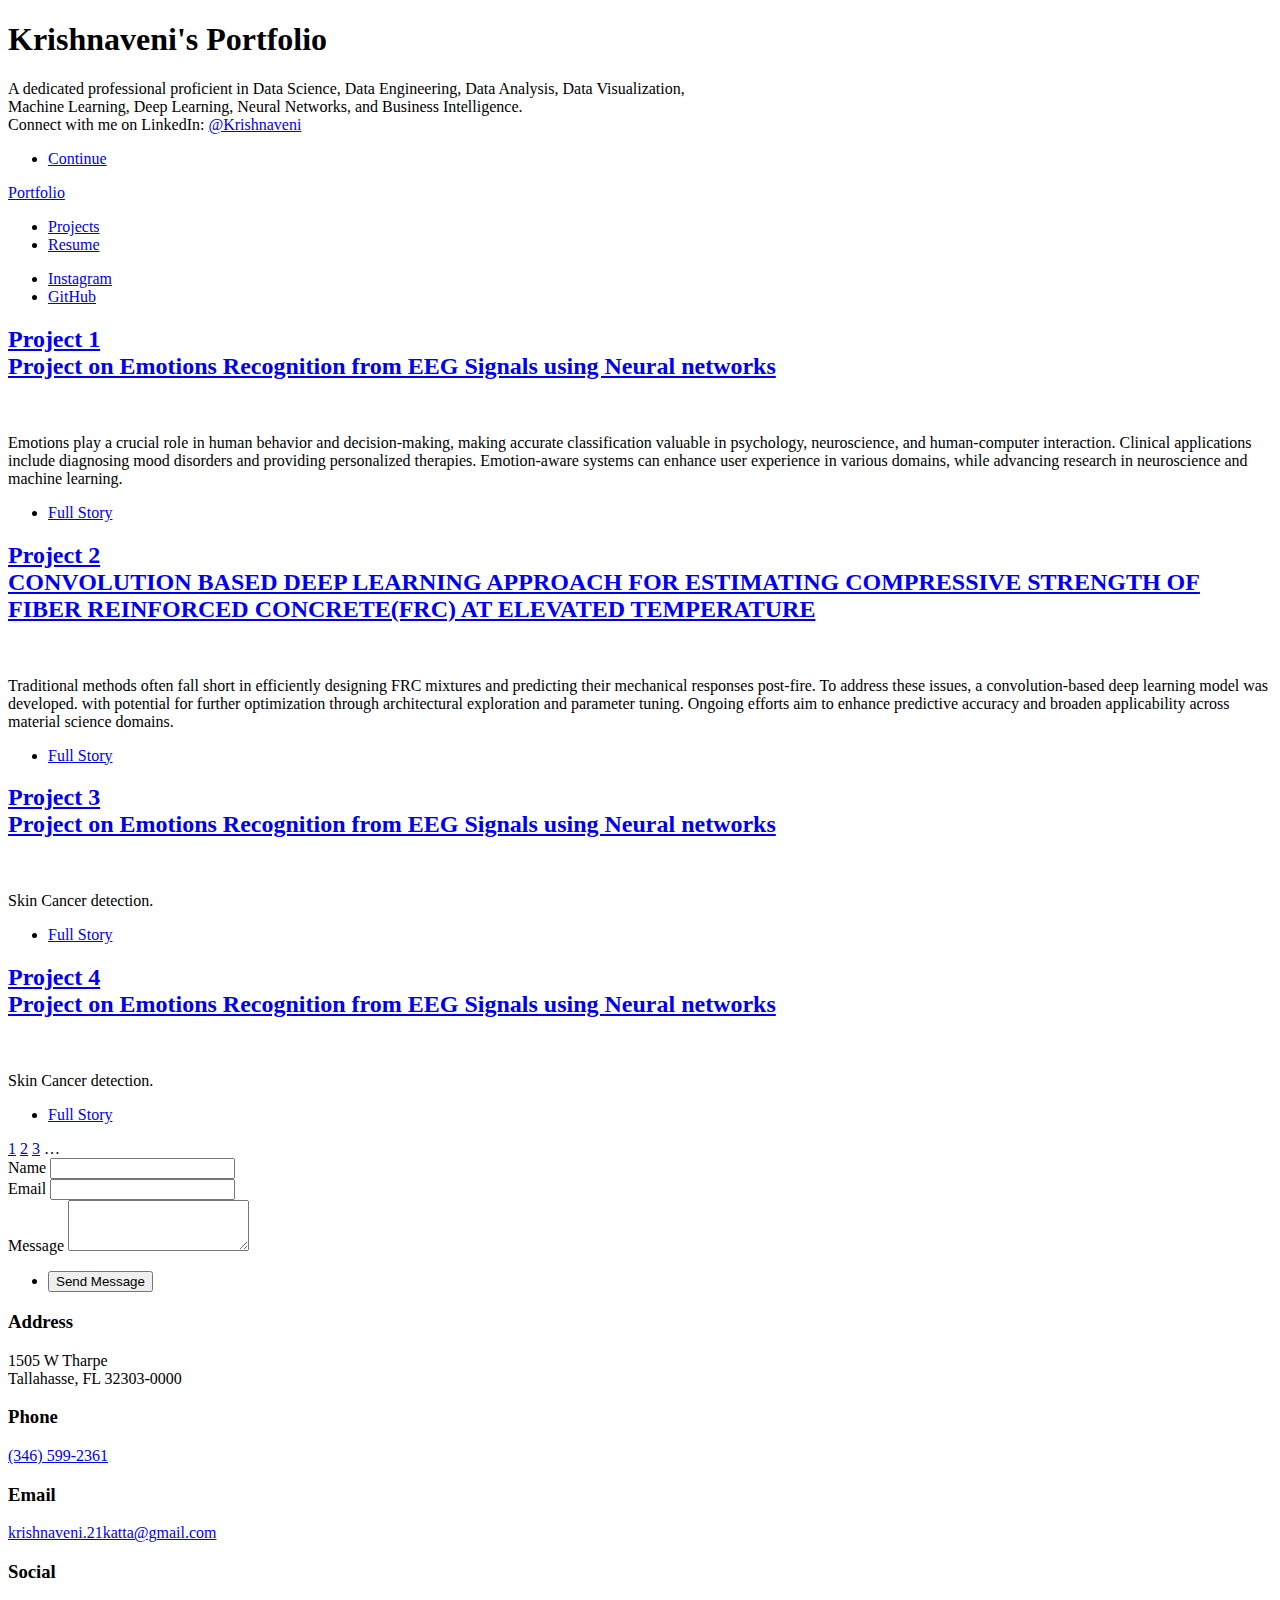
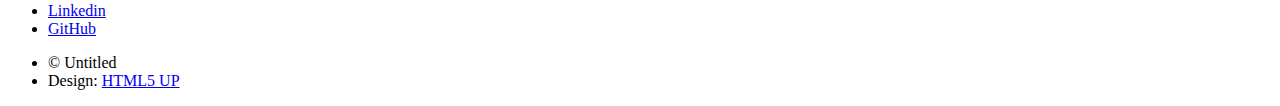
==== index.html @ 3118f8d1 "Add files via upload" ====
<!DOCTYPE HTML>
<!--
	Massively by HTML5 UP
	html5up.net | @ajlkn
	Free for personal and commercial use under the CCA 3.0 license (html5up.net/license)
-->
<html>
	<head>
		<title>Massively by HTML5 UP</title>
		<meta charset="utf-8" />
		<meta name="viewport" content="width=device-width, initial-scale=1, user-scalable=no" />
		<link rel="stylesheet" href="assets/css/main.css" />
		<noscript><link rel="stylesheet" href="assets/css/noscript.css" /></noscript>
	</head>
	<body class="is-preload">

		<!-- Wrapper -->
			<div id="wrapper" class="fade-in">

				<!-- Intro -->
					<div id="intro">
						<h1>Krishnaveni's Portfolio</h1>
						<p>A dedicated professional proficient in Data Science, Data Engineering, Data Analysis, Data Visualization,<br />
						 Machine Learning, Deep Learning, Neural Networks, and Business Intelligence.<br />
						 Connect with me on LinkedIn: <a href="https://www.linkedin.com/in/krishnaveni-katta" target="_blank">@Krishnaveni</a</p>
						<ul class="actions">
							<li><a href="#header" class="button icon solid solo fa-arrow-down scrolly">Continue</a></li>
						</ul>
					</div>

				<!-- Header -->
					<header id="header">
						<a href="index.html" class="logo">Portfolio</a>
					</header>

				<!-- Nav -->
					<nav id="nav">
						<ul class="links">
							<li class="active"><a href="index.html">Projects</a></li>
							<li><a href="generic.html">Resume</a></li>
						
						</ul>
						<ul class="icons">
							<li><a href="#" class="icon brands fa-linkedin"><span class="label">Instagram</span></a></li>
							<li><a href="#" class="icon brands fa-github"><span class="label">GitHub</span></a></li>
						</ul>
					</nav>

				<!-- Main -->
				<div id="main">

					

						<!-- Posts -->
							<section class="posts">
								
								<article>
									<header>
										
										<h2><a href="#">Project 1<br />
											Project on Emotions Recognition from EEG Signals using Neural networks</a></h2>
									</header>
									<a href="#" class="image fit"><img src="C:\Users\krish\Downloads\emotions.png" alt="" /></a>
									<p>Emotions play a crucial role in human behavior and decision-making, making accurate classification valuable in psychology, neuroscience, and human-computer interaction.
									   Clinical applications include diagnosing mood disorders and providing personalized therapies. 
									   Emotion-aware systems can enhance user experience in various domains, while advancing research in neuroscience and machine learning.
									   </p>
									<ul class="actions special">
										<!-- Add your GitHub link here -->
										<li><a href="https://github.com/krishnavenika/Project-on-Emotions-Recognition-from-EEG-Signals-using-Neural-networks" class="button">Full Story</a></li>
										<!-- Replace the above link with your actual GitHub repository URL -->
									
									</ul>
								</article>
								
								<article>
									<header>
										
										<h2><a href="#">Project 2<br />
											CONVOLUTION BASED DEEP LEARNING APPROACH FOR ESTIMATING COMPRESSIVE STRENGTH OF FIBER REINFORCED CONCRETE(FRC) AT ELEVATED TEMPERATURE</a></h2>
									</header>
									<a href="#" class="image fit"><img src="C:\Users\krish\Downloads\cnn_lstm_models.png" alt="" /></a>
									<p>Traditional methods often fall short in efficiently designing FRC mixtures and predicting their mechanical responses post-fire.
									 To address these issues, a convolution-based deep learning model was developed. with potential for further optimization through architectural exploration and parameter tuning. Ongoing efforts aim to enhance predictive accuracy and broaden applicability across material science domains.</p>
									<ul class="actions special">
										<!-- Add your GitHub link here -->
										<li><a href="https://github.com/krishnavenika/Project-on-Emotions-Recognition-from-EEG-Signals-using-Neural-networks" class="button">Full Story</a></li>
										<!-- Replace the above link with your actual GitHub repository URL -->
									
									</ul>
								</article>

								
								<article>
									<header>
										
										<h2><a href="#">Project 3<br />
											Project on Emotions Recognition from EEG Signals using Neural networks</a></h2>
									</header>
									<a href="#" class="image fit"><img src="C:\Users\krish\Downloads\emotions.png" alt="" /></a>
									<p>Skin Cancer detection.</p>
									<ul class="actions special">
										<!-- Add your GitHub link here -->
										<li><a href="https://github.com/krishnavenika/Project-on-Emotions-Recognition-from-EEG-Signals-using-Neural-networks" class="button">Full Story</a></li>
										<!-- Replace the above link with your actual GitHub repository URL -->
									
									</ul>
								</article>

								
								<article>
									<header>
										
										<h2><a href="#">Project 4<br />
											Project on Emotions Recognition from EEG Signals using Neural networks</a></h2>
									</header>
									<a href="#" class="image fit"><img src="C:\Users\krish\Downloads\emotions.png" alt="" /></a>
									<p>Skin Cancer detection.</p>
									<ul class="actions special">
										<!-- Add your GitHub link here -->
										<li><a href="https://github.com/krishnavenika/Project-on-Emotions-Recognition-from-EEG-Signals-using-Neural-networks" class="button">Full Story</a></li>
										<!-- Replace the above link with your actual GitHub repository URL -->
									
									</ul>
								</article>
						<!-- Footer -->
							<footer>
								<div class="pagination">
									<!--<a href="#" class="previous">Prev</a>-->
									<a href="#" class="page active">1</a>
									<a href="#" class="page">2</a>
									<a href="#" class="page">3</a>
									<span class="extra">&hellip;</span>
									
								</div>
							</footer>

					</div>

				<!-- Footer -->
					<footer id="footer">
						<section>
							<form method="post" action="#">
								<div class="fields">
									<div class="field">
										<label for="name">Name</label>
										<input type="text" name="name" id="name" />
									</div>
									<div class="field">
										<label for="email">Email</label>
										<input type="text" name="email" id="email" />
									</div>
									<div class="field">
										<label for="message">Message</label>
										<textarea name="message" id="message" rows="3"></textarea>
									</div>
								</div>
								<ul class="actions">
									<li><input type="submit" value="Send Message" /></li>
								</ul>
							</form>
						</section>
						<section class="split contact">
							<section class="alt">
								<h3>Address</h3>
								<p>1505 W Tharpe<br />
								Tallahasse, FL 32303-0000</p>
							</section>
							<section>
								<h3>Phone</h3>
								<p><a href="#">(346) 599-2361</a></p>
							</section>
							<section>
								<h3>Email</h3>
								<p><a href="#">krishnaveni.21katta@gmail.com</a></p>
							</section>
							<section>
								<h3>Social</h3>
								<ul class="icons alt">
						
									<li><a href="#" class="icon brands alt fa-linkedin"><span class="label">Linkedin</span></a></li>
									<li><a href="#" class="icon brands alt fa-github"><span class="label">GitHub</span></a></li>
								</ul>
							</section>
						</section>
					</footer>

				<!-- Copyright -->
					<div id="copyright">
						<ul><li>&copy; Untitled</li><li>Design: <a href="https://html5up.net">HTML5 UP</a></li></ul>
					</div>

			</div>

		<!-- Scripts -->
			<script src="assets/js/jquery.min.js"></script>
			<script src="assets/js/jquery.scrollex.min.js"></script>
			<script src="assets/js/jquery.scrolly.min.js"></script>
			<script src="assets/js/browser.min.js"></script>
			<script src="assets/js/breakpoints.min.js"></script>
			<script src="assets/js/util.js"></script>
			<script src="assets/js/main.js"></script>

	</body>
</html>
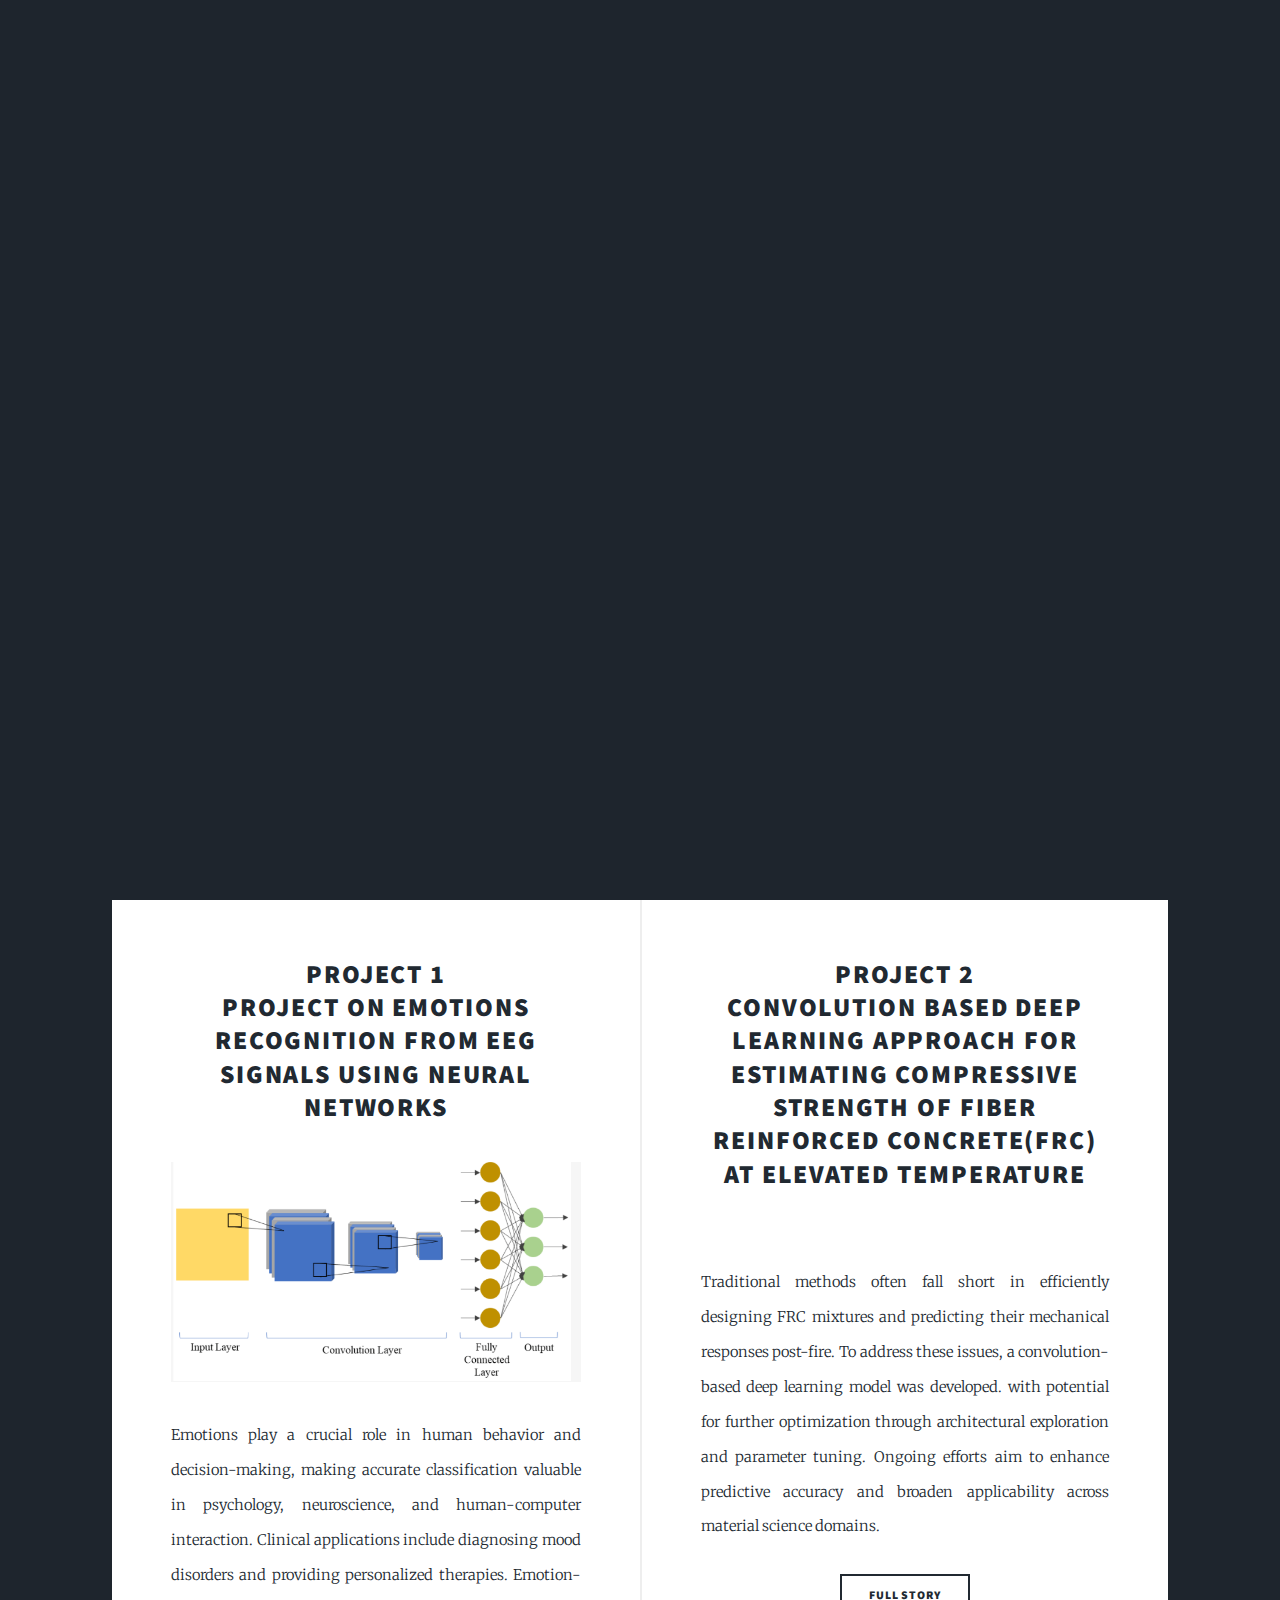
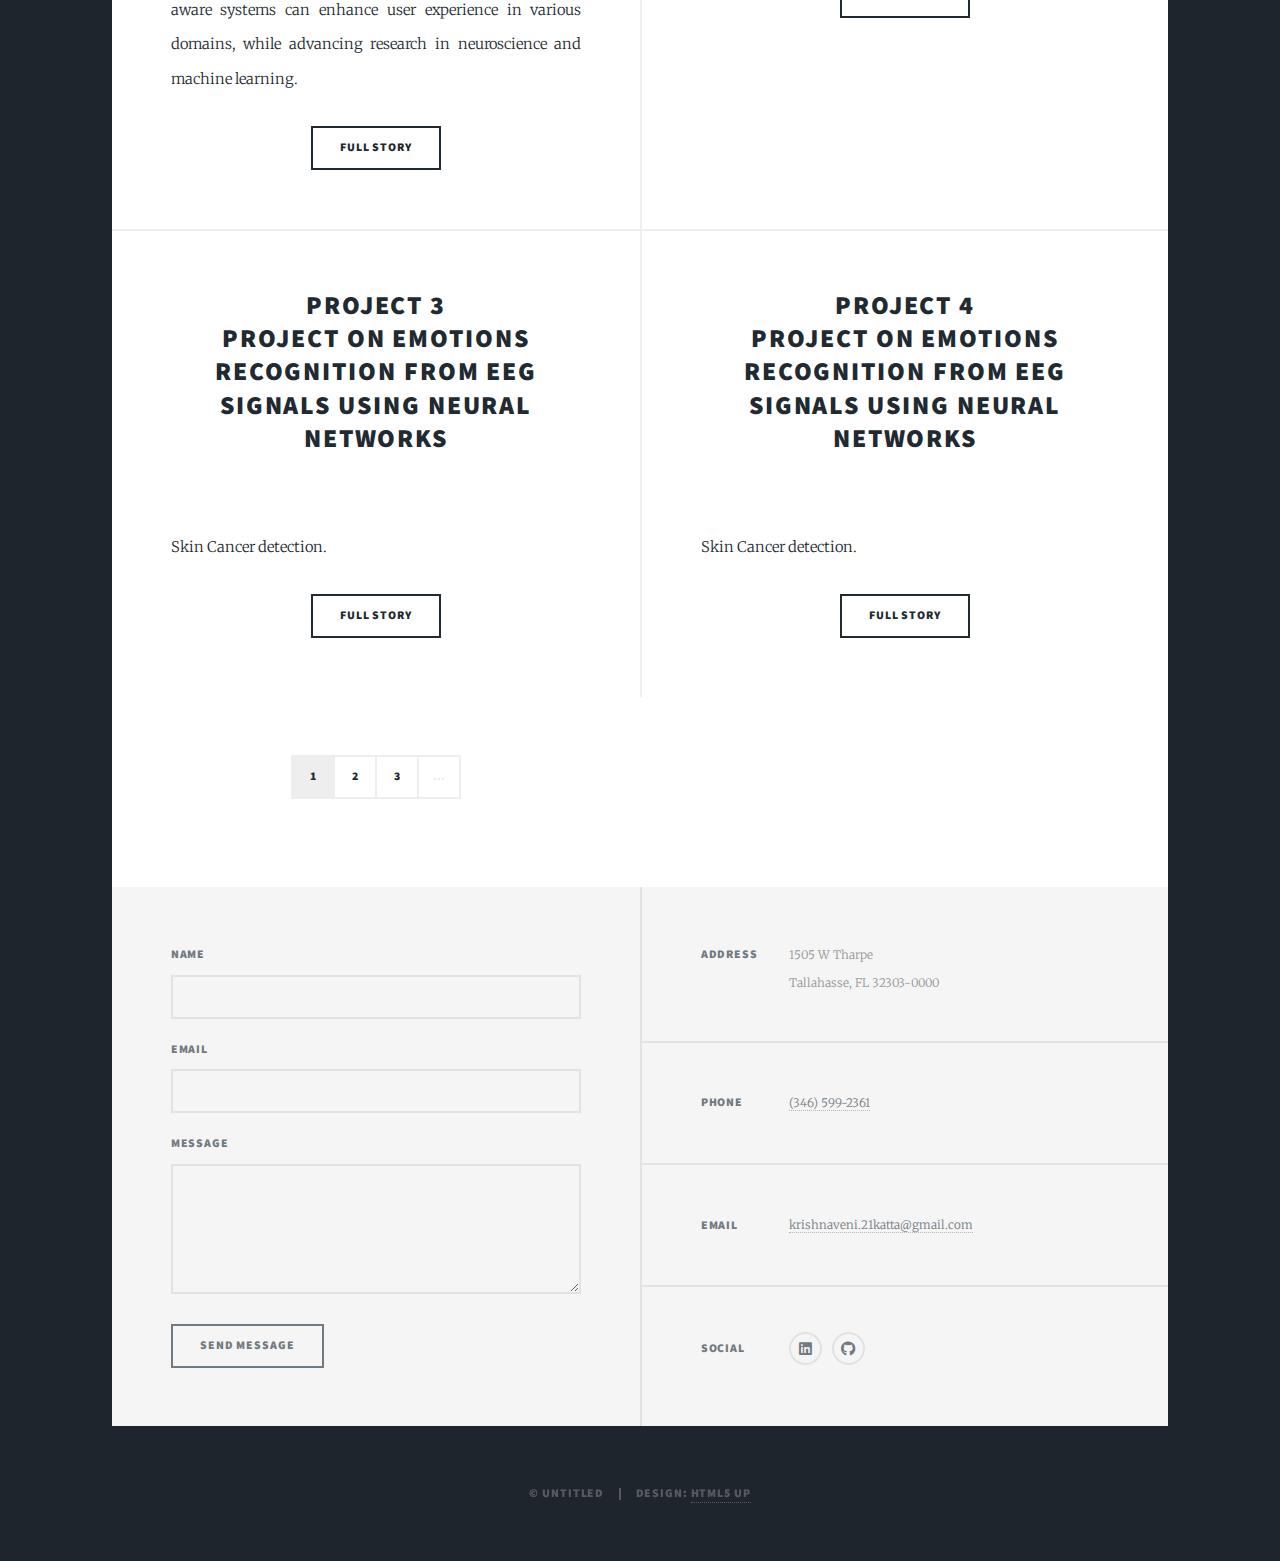
==== commit 0eae5cdf: "Update index.html" ====
--- a/index.html
+++ b/index.html
@@ -60,7 +60,7 @@
 										<h2><a href="#">Project 1<br />
 											Project on Emotions Recognition from EEG Signals using Neural networks</a></h2>
 									</header>
-									<a href="#" class="image fit"><img src="C:\Users\krish\Downloads\emotions.png" alt="" /></a>
+									<a href="#" class="image fit"><img src="images/cnn_lstm_models.png" alt="" /></a>
 									<p>Emotions play a crucial role in human behavior and decision-making, making accurate classification valuable in psychology, neuroscience, and human-computer interaction.
 									   Clinical applications include diagnosing mood disorders and providing personalized therapies. 
 									   Emotion-aware systems can enhance user experience in various domains, while advancing research in neuroscience and machine learning.
@@ -202,4 +202,4 @@
 			<script src="assets/js/main.js"></script>
 
 	</body>
-</html>+</html>
--- a/assets/css/main.css
+++ b/assets/css/main.css
@@ -0,0 +1,4689 @@
+@import url(fontawesome-all.min.css);
+@import url("https://fonts.googleapis.com/css?family=Merriweather:300,700,300italic,700italic|Source+Sans+Pro:900");
+
+/*
+	Massively by HTML5 UP
+	html5up.net | @ajlkn
+	Free for personal and commercial use under the CCA 3.0 license (html5up.net/license)
+*/
+
+html, body, div, span, applet, object,
+iframe, h1, h2, h3, h4, h5, h6, p, blockquote,
+pre, a, abbr, acronym, address, big, cite,
+code, del, dfn, em, img, ins, kbd, q, s, samp,
+small, strike, strong, sub, sup, tt, var, b,
+u, i, center, dl, dt, dd, ol, ul, li, fieldset,
+form, label, legend, table, caption, tbody,
+tfoot, thead, tr, th, td, article, aside,
+canvas, details, embed, figure, figcaption,
+footer, header, hgroup, menu, nav, output, ruby,
+section, summary, time, mark, audio, video {
+	margin: 0;
+	padding: 0;
+	border: 0;
+	font-size: 100%;
+	font: inherit;
+	vertical-align: baseline;}
+
+article, aside, details, figcaption, figure,
+footer, header, hgroup, menu, nav, section {
+	display: block;}
+
+body {
+	line-height: 1;
+}
+
+ol, ul {
+	list-style: none;
+}
+
+blockquote, q {
+	quotes: none;
+}
+
+	blockquote:before, blockquote:after, q:before, q:after {
+		content: '';
+		content: none;
+	}
+
+table {
+	border-collapse: collapse;
+	border-spacing: 0;
+}
+
+body {
+	-webkit-text-size-adjust: none;
+}
+
+mark {
+	background-color: transparent;
+	color: inherit;
+}
+
+input::-moz-focus-inner {
+	border: 0;
+	padding: 0;
+}
+
+input, select, textarea {
+	-moz-appearance: none;
+	-webkit-appearance: none;
+	-ms-appearance: none;
+	appearance: none;
+}
+
+/* Basic */
+
+	@-ms-viewport {
+		width: device-width;
+	}
+
+	body {
+		-ms-overflow-style: scrollbar;
+	}
+
+	@media screen and (max-width: 480px) {
+
+		html, body {
+			min-width: 320px;
+		}
+
+	}
+
+	html {
+		box-sizing: border-box;
+	}
+
+	*, *:before, *:after {
+		box-sizing: inherit;
+	}
+
+	body {
+		background-color: #1e252d;
+	}
+
+		body.is-preload *, body.is-preload *:before, body.is-preload *:after {
+			-moz-animation: none !important;
+			-webkit-animation: none !important;
+			-ms-animation: none !important;
+			animation: none !important;
+			-moz-transition: none !important;
+			-webkit-transition: none !important;
+			-ms-transition: none !important;
+			transition: none !important;
+		}
+
+/* Type */
+
+	html {
+		font-size: 16pt;
+	}
+
+		@media screen and (max-width: 1680px) {
+
+			html {
+				font-size: 12pt;
+			}
+
+		}
+
+		@media screen and (max-width: 1280px) {
+
+			html {
+				font-size: 11pt;
+			}
+
+		}
+
+		@media screen and (max-width: 360px) {
+
+			html {
+				font-size: 10pt;
+			}
+
+		}
+
+	body {
+		color: #212931;
+	}
+
+	body, input, select, textarea {
+		font-family: "Merriweather", Georgia, serif;
+		font-weight: 300;
+		font-size: 1rem;
+		line-height: 2.375;
+	}
+
+	a {
+		-moz-transition: color 0.2s ease-in-out, background-color 0.2s ease-in-out, border-color 0.2s ease-in-out, box-shadow 0.2s ease-in-out;
+		-webkit-transition: color 0.2s ease-in-out, background-color 0.2s ease-in-out, border-color 0.2s ease-in-out, box-shadow 0.2s ease-in-out;
+		-ms-transition: color 0.2s ease-in-out, background-color 0.2s ease-in-out, border-color 0.2s ease-in-out, box-shadow 0.2s ease-in-out;
+		transition: color 0.2s ease-in-out, background-color 0.2s ease-in-out, border-color 0.2s ease-in-out, box-shadow 0.2s ease-in-out;
+		border-bottom: dotted 1px;
+		text-decoration: none;
+	}
+
+		a:hover {
+			border-bottom-color: transparent;
+		}
+
+	strong, b {
+		font-weight: 600;
+	}
+
+	em, i {
+		font-style: italic;
+	}
+
+	p {
+		text-align: justify;
+		margin: 0 0 2rem 0;
+	}
+
+	h1, h2, h3, h4, h5, h6 {
+		font-family: "Source Sans Pro", Helvetica, sans-serif;
+		font-weight: 900;
+		line-height: 1.5;
+		letter-spacing: 0.075em;
+		text-transform: uppercase;
+		margin: 0 0 1rem 0;
+	}
+
+		h1 a, h2 a, h3 a, h4 a, h5 a, h6 a {
+			border-bottom: 0;
+			color: inherit;
+			text-decoration: none;
+		}
+
+	h1 {
+		font-size: 4rem;
+		line-height: 1.1;
+		margin: 0 0 2rem 0;
+	}
+
+	h2 {
+		font-size: 1.75rem;
+		line-height: 1.3;
+		margin: 0 0 1.5rem 0;
+	}
+
+	h3 {
+		font-size: 1.25rem;
+		margin: 0 0 1.5rem 0;
+	}
+
+	h4 {
+		font-size: 1rem;
+	}
+
+	h5 {
+		font-size: 0.9rem;
+	}
+
+	h6 {
+		font-size: 0.8rem;
+	}
+
+	sub {
+		font-size: 0.8rem;
+		position: relative;
+		top: 0.5rem;
+	}
+
+	sup {
+		font-size: 0.8rem;
+		position: relative;
+		top: -0.5rem;
+	}
+
+	blockquote {
+		border-left: solid 4px;
+		font-style: italic;
+		margin: 0 0 2rem 0;
+		padding: 0.5rem 0 0.5rem 2rem;
+	}
+
+	code {
+		border: solid 2px;
+		font-family: "Courier New", monospace;
+		font-size: 0.9rem;
+		margin: 0 0.25rem;
+		padding: 0.25rem 0.65rem;
+	}
+
+	pre {
+		-webkit-overflow-scrolling: touch;
+		font-family: "Courier New", monospace;
+		font-size: 0.9rem;
+		margin: 0 0 2rem 0;
+	}
+
+		pre code {
+			display: block;
+			line-height: 1.75;
+			padding: 1rem 1.5rem;
+			overflow-x: auto;
+		}
+
+	hr {
+		border: 0;
+		border-bottom: solid 2px;
+		margin: 3rem 0;
+	}
+
+		hr.major {
+			margin: 5rem 0;
+		}
+
+	.align-left {
+		text-align: left;
+	}
+
+	.align-center {
+		text-align: center;
+	}
+
+	.align-right {
+		text-align: right;
+	}
+
+	input, select, textarea {
+		color: #212931;
+	}
+
+	a {
+		color: #212931;
+		border-bottom-color: rgba(33, 41, 49, 0.5);
+	}
+
+		a:hover {
+			border-bottom-color: transparent;
+			color: #18bfef !important;
+		}
+
+	strong, b {
+		color: #212931;
+	}
+
+	h1, h2, h3, h4, h5, h6 {
+		color: #212931;
+	}
+
+	blockquote {
+		border-left-color: #eeeeee;
+	}
+
+	code {
+		background: rgba(220, 220, 220, 0.25);
+		border-color: #eeeeee;
+	}
+
+	hr {
+		border-bottom-color: #eeeeee;
+	}
+
+/* Row */
+
+	.row {
+		display: flex;
+		flex-wrap: wrap;
+		box-sizing: border-box;
+		align-items: stretch;
+	}
+
+		.row > * {
+			box-sizing: border-box;
+		}
+
+		.row.gtr-uniform > * > :last-child {
+			margin-bottom: 0;
+		}
+
+		.row.aln-left {
+			justify-content: flex-start;
+		}
+
+		.row.aln-center {
+			justify-content: center;
+		}
+
+		.row.aln-right {
+			justify-content: flex-end;
+		}
+
+		.row.aln-top {
+			align-items: flex-start;
+		}
+
+		.row.aln-middle {
+			align-items: center;
+		}
+
+		.row.aln-bottom {
+			align-items: flex-end;
+		}
+
+		.row > .imp {
+			order: -1;
+		}
+
+		.row > .col-1 {
+			width: 8.33333%;
+		}
+
+		.row > .off-1 {
+			margin-left: 8.33333%;
+		}
+
+		.row > .col-2 {
+			width: 16.66667%;
+		}
+
+		.row > .off-2 {
+			margin-left: 16.66667%;
+		}
+
+		.row > .col-3 {
+			width: 25%;
+		}
+
+		.row > .off-3 {
+			margin-left: 25%;
+		}
+
+		.row > .col-4 {
+			width: 33.33333%;
+		}
+
+		.row > .off-4 {
+			margin-left: 33.33333%;
+		}
+
+		.row > .col-5 {
+			width: 41.66667%;
+		}
+
+		.row > .off-5 {
+			margin-left: 41.66667%;
+		}
+
+		.row > .col-6 {
+			width: 50%;
+		}
+
+		.row > .off-6 {
+			margin-left: 50%;
+		}
+
+		.row > .col-7 {
+			width: 58.33333%;
+		}
+
+		.row > .off-7 {
+			margin-left: 58.33333%;
+		}
+
+		.row > .col-8 {
+			width: 66.66667%;
+		}
+
+		.row > .off-8 {
+			margin-left: 66.66667%;
+		}
+
+		.row > .col-9 {
+			width: 75%;
+		}
+
+		.row > .off-9 {
+			margin-left: 75%;
+		}
+
+		.row > .col-10 {
+			width: 83.33333%;
+		}
+
+		.row > .off-10 {
+			margin-left: 83.33333%;
+		}
+
+		.row > .col-11 {
+			width: 91.66667%;
+		}
+
+		.row > .off-11 {
+			margin-left: 91.66667%;
+		}
+
+		.row > .col-12 {
+			width: 100%;
+		}
+
+		.row > .off-12 {
+			margin-left: 100%;
+		}
+
+		.row.gtr-0 {
+			margin-top: 0;
+			margin-left: 0rem;
+		}
+
+			.row.gtr-0 > * {
+				padding: 0 0 0 0rem;
+			}
+
+			.row.gtr-0.gtr-uniform {
+				margin-top: 0rem;
+			}
+
+				.row.gtr-0.gtr-uniform > * {
+					padding-top: 0rem;
+				}
+
+		.row.gtr-25 {
+			margin-top: 0;
+			margin-left: -0.375rem;
+		}
+
+			.row.gtr-25 > * {
+				padding: 0 0 0 0.375rem;
+			}
+
+			.row.gtr-25.gtr-uniform {
+				margin-top: -0.375rem;
+			}
+
+				.row.gtr-25.gtr-uniform > * {
+					padding-top: 0.375rem;
+				}
+
+		.row.gtr-50 {
+			margin-top: 0;
+			margin-left: -0.75rem;
+		}
+
+			.row.gtr-50 > * {
+				padding: 0 0 0 0.75rem;
+			}
+
+			.row.gtr-50.gtr-uniform {
+				margin-top: -0.75rem;
+			}
+
+				.row.gtr-50.gtr-uniform > * {
+					padding-top: 0.75rem;
+				}
+
+		.row {
+			margin-top: 0;
+			margin-left: -1.5rem;
+		}
+
+			.row > * {
+				padding: 0 0 0 1.5rem;
+			}
+
+			.row.gtr-uniform {
+				margin-top: -1.5rem;
+			}
+
+				.row.gtr-uniform > * {
+					padding-top: 1.5rem;
+				}
+
+		.row.gtr-150 {
+			margin-top: 0;
+			margin-left: -2.25rem;
+		}
+
+			.row.gtr-150 > * {
+				padding: 0 0 0 2.25rem;
+			}
+
+			.row.gtr-150.gtr-uniform {
+				margin-top: -2.25rem;
+			}
+
+				.row.gtr-150.gtr-uniform > * {
+					padding-top: 2.25rem;
+				}
+
+		.row.gtr-200 {
+			margin-top: 0;
+			margin-left: -3rem;
+		}
+
+			.row.gtr-200 > * {
+				padding: 0 0 0 3rem;
+			}
+
+			.row.gtr-200.gtr-uniform {
+				margin-top: -3rem;
+			}
+
+				.row.gtr-200.gtr-uniform > * {
+					padding-top: 3rem;
+				}
+
+		@media screen and (max-width: 1680px) {
+
+			.row {
+				display: flex;
+				flex-wrap: wrap;
+				box-sizing: border-box;
+				align-items: stretch;
+			}
+
+				.row > * {
+					box-sizing: border-box;
+				}
+
+				.row.gtr-uniform > * > :last-child {
+					margin-bottom: 0;
+				}
+
+				.row.aln-left {
+					justify-content: flex-start;
+				}
+
+				.row.aln-center {
+					justify-content: center;
+				}
+
+				.row.aln-right {
+					justify-content: flex-end;
+				}
+
+				.row.aln-top {
+					align-items: flex-start;
+				}
+
+				.row.aln-middle {
+					align-items: center;
+				}
+
+				.row.aln-bottom {
+					align-items: flex-end;
+				}
+
+				.row > .imp-xlarge {
+					order: -1;
+				}
+
+				.row > .col-1-xlarge {
+					width: 8.33333%;
+				}
+
+				.row > .off-1-xlarge {
+					margin-left: 8.33333%;
+				}
+
+				.row > .col-2-xlarge {
+					width: 16.66667%;
+				}
+
+				.row > .off-2-xlarge {
+					margin-left: 16.66667%;
+				}
+
+				.row > .col-3-xlarge {
+					width: 25%;
+				}
+
+				.row > .off-3-xlarge {
+					margin-left: 25%;
+				}
+
+				.row > .col-4-xlarge {
+					width: 33.33333%;
+				}
+
+				.row > .off-4-xlarge {
+					margin-left: 33.33333%;
+				}
+
+				.row > .col-5-xlarge {
+					width: 41.66667%;
+				}
+
+				.row > .off-5-xlarge {
+					margin-left: 41.66667%;
+				}
+
+				.row > .col-6-xlarge {
+					width: 50%;
+				}
+
+				.row > .off-6-xlarge {
+					margin-left: 50%;
+				}
+
+				.row > .col-7-xlarge {
+					width: 58.33333%;
+				}
+
+				.row > .off-7-xlarge {
+					margin-left: 58.33333%;
+				}
+
+				.row > .col-8-xlarge {
+					width: 66.66667%;
+				}
+
+				.row > .off-8-xlarge {
+					margin-left: 66.66667%;
+				}
+
+				.row > .col-9-xlarge {
+					width: 75%;
+				}
+
+				.row > .off-9-xlarge {
+					margin-left: 75%;
+				}
+
+				.row > .col-10-xlarge {
+					width: 83.33333%;
+				}
+
+				.row > .off-10-xlarge {
+					margin-left: 83.33333%;
+				}
+
+				.row > .col-11-xlarge {
+					width: 91.66667%;
+				}
+
+				.row > .off-11-xlarge {
+					margin-left: 91.66667%;
+				}
+
+				.row > .col-12-xlarge {
+					width: 100%;
+				}
+
+				.row > .off-12-xlarge {
+					margin-left: 100%;
+				}
+
+				.row.gtr-0 {
+					margin-top: 0;
+					margin-left: 0rem;
+				}
+
+					.row.gtr-0 > * {
+						padding: 0 0 0 0rem;
+					}
+
+					.row.gtr-0.gtr-uniform {
+						margin-top: 0rem;
+					}
+
+						.row.gtr-0.gtr-uniform > * {
+							padding-top: 0rem;
+						}
+
+				.row.gtr-25 {
+					margin-top: 0;
+					margin-left: -0.375rem;
+				}
+
+					.row.gtr-25 > * {
+						padding: 0 0 0 0.375rem;
+					}
+
+					.row.gtr-25.gtr-uniform {
+						margin-top: -0.375rem;
+					}
+
+						.row.gtr-25.gtr-uniform > * {
+							padding-top: 0.375rem;
+						}
+
+				.row.gtr-50 {
+					margin-top: 0;
+					margin-left: -0.75rem;
+				}
+
+					.row.gtr-50 > * {
+						padding: 0 0 0 0.75rem;
+					}
+
+					.row.gtr-50.gtr-uniform {
+						margin-top: -0.75rem;
+					}
+
+						.row.gtr-50.gtr-uniform > * {
+							padding-top: 0.75rem;
+						}
+
+				.row {
+					margin-top: 0;
+					margin-left: -1.5rem;
+				}
+
+					.row > * {
+						padding: 0 0 0 1.5rem;
+					}
+
+					.row.gtr-uniform {
+						margin-top: -1.5rem;
+					}
+
+						.row.gtr-uniform > * {
+							padding-top: 1.5rem;
+						}
+
+				.row.gtr-150 {
+					margin-top: 0;
+					margin-left: -2.25rem;
+				}
+
+					.row.gtr-150 > * {
+						padding: 0 0 0 2.25rem;
+					}
+
+					.row.gtr-150.gtr-uniform {
+						margin-top: -2.25rem;
+					}
+
+						.row.gtr-150.gtr-uniform > * {
+							padding-top: 2.25rem;
+						}
+
+				.row.gtr-200 {
+					margin-top: 0;
+					margin-left: -3rem;
+				}
+
+					.row.gtr-200 > * {
+						padding: 0 0 0 3rem;
+					}
+
+					.row.gtr-200.gtr-uniform {
+						margin-top: -3rem;
+					}
+
+						.row.gtr-200.gtr-uniform > * {
+							padding-top: 3rem;
+						}
+
+		}
+
+		@media screen and (max-width: 1280px) {
+
+			.row {
+				display: flex;
+				flex-wrap: wrap;
+				box-sizing: border-box;
+				align-items: stretch;
+			}
+
+				.row > * {
+					box-sizing: border-box;
+				}
+
+				.row.gtr-uniform > * > :last-child {
+					margin-bottom: 0;
+				}
+
+				.row.aln-left {
+					justify-content: flex-start;
+				}
+
+				.row.aln-center {
+					justify-content: center;
+				}
+
+				.row.aln-right {
+					justify-content: flex-end;
+				}
+
+				.row.aln-top {
+					align-items: flex-start;
+				}
+
+				.row.aln-middle {
+					align-items: center;
+				}
+
+				.row.aln-bottom {
+					align-items: flex-end;
+				}
+
+				.row > .imp-large {
+					order: -1;
+				}
+
+				.row > .col-1-large {
+					width: 8.33333%;
+				}
+
+				.row > .off-1-large {
+					margin-left: 8.33333%;
+				}
+
+				.row > .col-2-large {
+					width: 16.66667%;
+				}
+
+				.row > .off-2-large {
+					margin-left: 16.66667%;
+				}
+
+				.row > .col-3-large {
+					width: 25%;
+				}
+
+				.row > .off-3-large {
+					margin-left: 25%;
+				}
+
+				.row > .col-4-large {
+					width: 33.33333%;
+				}
+
+				.row > .off-4-large {
+					margin-left: 33.33333%;
+				}
+
+				.row > .col-5-large {
+					width: 41.66667%;
+				}
+
+				.row > .off-5-large {
+					margin-left: 41.66667%;
+				}
+
+				.row > .col-6-large {
+					width: 50%;
+				}
+
+				.row > .off-6-large {
+					margin-left: 50%;
+				}
+
+				.row > .col-7-large {
+					width: 58.33333%;
+				}
+
+				.row > .off-7-large {
+					margin-left: 58.33333%;
+				}
+
+				.row > .col-8-large {
+					width: 66.66667%;
+				}
+
+				.row > .off-8-large {
+					margin-left: 66.66667%;
+				}
+
+				.row > .col-9-large {
+					width: 75%;
+				}
+
+				.row > .off-9-large {
+					margin-left: 75%;
+				}
+
+				.row > .col-10-large {
+					width: 83.33333%;
+				}
+
+				.row > .off-10-large {
+					margin-left: 83.33333%;
+				}
+
+				.row > .col-11-large {
+					width: 91.66667%;
+				}
+
+				.row > .off-11-large {
+					margin-left: 91.66667%;
+				}
+
+				.row > .col-12-large {
+					width: 100%;
+				}
+
+				.row > .off-12-large {
+					margin-left: 100%;
+				}
+
+				.row.gtr-0 {
+					margin-top: 0;
+					margin-left: 0rem;
+				}
+
+					.row.gtr-0 > * {
+						padding: 0 0 0 0rem;
+					}
+
+					.row.gtr-0.gtr-uniform {
+						margin-top: 0rem;
+					}
+
+						.row.gtr-0.gtr-uniform > * {
+							padding-top: 0rem;
+						}
+
+				.row.gtr-25 {
+					margin-top: 0;
+					margin-left: -0.375rem;
+				}
+
+					.row.gtr-25 > * {
+						padding: 0 0 0 0.375rem;
+					}
+
+					.row.gtr-25.gtr-uniform {
+						margin-top: -0.375rem;
+					}
+
+						.row.gtr-25.gtr-uniform > * {
+							padding-top: 0.375rem;
+						}
+
+				.row.gtr-50 {
+					margin-top: 0;
+					margin-left: -0.75rem;
+				}
+
+					.row.gtr-50 > * {
+						padding: 0 0 0 0.75rem;
+					}
+
+					.row.gtr-50.gtr-uniform {
+						margin-top: -0.75rem;
+					}
+
+						.row.gtr-50.gtr-uniform > * {
+							padding-top: 0.75rem;
+						}
+
+				.row {
+					margin-top: 0;
+					margin-left: -1.5rem;
+				}
+
+					.row > * {
+						padding: 0 0 0 1.5rem;
+					}
+
+					.row.gtr-uniform {
+						margin-top: -1.5rem;
+					}
+
+						.row.gtr-uniform > * {
+							padding-top: 1.5rem;
+						}
+
+				.row.gtr-150 {
+					margin-top: 0;
+					margin-left: -2.25rem;
+				}
+
+					.row.gtr-150 > * {
+						padding: 0 0 0 2.25rem;
+					}
+
+					.row.gtr-150.gtr-uniform {
+						margin-top: -2.25rem;
+					}
+
+						.row.gtr-150.gtr-uniform > * {
+							padding-top: 2.25rem;
+						}
+
+				.row.gtr-200 {
+					margin-top: 0;
+					margin-left: -3rem;
+				}
+
+					.row.gtr-200 > * {
+						padding: 0 0 0 3rem;
+					}
+
+					.row.gtr-200.gtr-uniform {
+						margin-top: -3rem;
+					}
+
+						.row.gtr-200.gtr-uniform > * {
+							padding-top: 3rem;
+						}
+
+		}
+
+		@media screen and (max-width: 980px) {
+
+			.row {
+				display: flex;
+				flex-wrap: wrap;
+				box-sizing: border-box;
+				align-items: stretch;
+			}
+
+				.row > * {
+					box-sizing: border-box;
+				}
+
+				.row.gtr-uniform > * > :last-child {
+					margin-bottom: 0;
+				}
+
+				.row.aln-left {
+					justify-content: flex-start;
+				}
+
+				.row.aln-center {
+					justify-content: center;
+				}
+
+				.row.aln-right {
+					justify-content: flex-end;
+				}
+
+				.row.aln-top {
+					align-items: flex-start;
+				}
+
+				.row.aln-middle {
+					align-items: center;
+				}
+
+				.row.aln-bottom {
+					align-items: flex-end;
+				}
+
+				.row > .imp-medium {
+					order: -1;
+				}
+
+				.row > .col-1-medium {
+					width: 8.33333%;
+				}
+
+				.row > .off-1-medium {
+					margin-left: 8.33333%;
+				}
+
+				.row > .col-2-medium {
+					width: 16.66667%;
+				}
+
+				.row > .off-2-medium {
+					margin-left: 16.66667%;
+				}
+
+				.row > .col-3-medium {
+					width: 25%;
+				}
+
+				.row > .off-3-medium {
+					margin-left: 25%;
+				}
+
+				.row > .col-4-medium {
+					width: 33.33333%;
+				}
+
+				.row > .off-4-medium {
+					margin-left: 33.33333%;
+				}
+
+				.row > .col-5-medium {
+					width: 41.66667%;
+				}
+
+				.row > .off-5-medium {
+					margin-left: 41.66667%;
+				}
+
+				.row > .col-6-medium {
+					width: 50%;
+				}
+
+				.row > .off-6-medium {
+					margin-left: 50%;
+				}
+
+				.row > .col-7-medium {
+					width: 58.33333%;
+				}
+
+				.row > .off-7-medium {
+					margin-left: 58.33333%;
+				}
+
+				.row > .col-8-medium {
+					width: 66.66667%;
+				}
+
+				.row > .off-8-medium {
+					margin-left: 66.66667%;
+				}
+
+				.row > .col-9-medium {
+					width: 75%;
+				}
+
+				.row > .off-9-medium {
+					margin-left: 75%;
+				}
+
+				.row > .col-10-medium {
+					width: 83.33333%;
+				}
+
+				.row > .off-10-medium {
+					margin-left: 83.33333%;
+				}
+
+				.row > .col-11-medium {
+					width: 91.66667%;
+				}
+
+				.row > .off-11-medium {
+					margin-left: 91.66667%;
+				}
+
+				.row > .col-12-medium {
+					width: 100%;
+				}
+
+				.row > .off-12-medium {
+					margin-left: 100%;
+				}
+
+				.row.gtr-0 {
+					margin-top: 0;
+					margin-left: 0rem;
+				}
+
+					.row.gtr-0 > * {
+						padding: 0 0 0 0rem;
+					}
+
+					.row.gtr-0.gtr-uniform {
+						margin-top: 0rem;
+					}
+
+						.row.gtr-0.gtr-uniform > * {
+							padding-top: 0rem;
+						}
+
+				.row.gtr-25 {
+					margin-top: 0;
+					margin-left: -0.375rem;
+				}
+
+					.row.gtr-25 > * {
+						padding: 0 0 0 0.375rem;
+					}
+
+					.row.gtr-25.gtr-uniform {
+						margin-top: -0.375rem;
+					}
+
+						.row.gtr-25.gtr-uniform > * {
+							padding-top: 0.375rem;
+						}
+
+				.row.gtr-50 {
+					margin-top: 0;
+					margin-left: -0.75rem;
+				}
+
+					.row.gtr-50 > * {
+						padding: 0 0 0 0.75rem;
+					}
+
+					.row.gtr-50.gtr-uniform {
+						margin-top: -0.75rem;
+					}
+
+						.row.gtr-50.gtr-uniform > * {
+							padding-top: 0.75rem;
+						}
+
+				.row {
+					margin-top: 0;
+					margin-left: -1.5rem;
+				}
+
+					.row > * {
+						padding: 0 0 0 1.5rem;
+					}
+
+					.row.gtr-uniform {
+						margin-top: -1.5rem;
+					}
+
+						.row.gtr-uniform > * {
+							padding-top: 1.5rem;
+						}
+
+				.row.gtr-150 {
+					margin-top: 0;
+					margin-left: -2.25rem;
+				}
+
+					.row.gtr-150 > * {
+						padding: 0 0 0 2.25rem;
+					}
+
+					.row.gtr-150.gtr-uniform {
+						margin-top: -2.25rem;
+					}
+
+						.row.gtr-150.gtr-uniform > * {
+							padding-top: 2.25rem;
+						}
+
+				.row.gtr-200 {
+					margin-top: 0;
+					margin-left: -3rem;
+				}
+
+					.row.gtr-200 > * {
+						padding: 0 0 0 3rem;
+					}
+
+					.row.gtr-200.gtr-uniform {
+						margin-top: -3rem;
+					}
+
+						.row.gtr-200.gtr-uniform > * {
+							padding-top: 3rem;
+						}
+
+		}
+
+		@media screen and (max-width: 736px) {
+
+			.row {
+				display: flex;
+				flex-wrap: wrap;
+				box-sizing: border-box;
+				align-items: stretch;
+			}
+
+				.row > * {
+					box-sizing: border-box;
+				}
+
+				.row.gtr-uniform > * > :last-child {
+					margin-bottom: 0;
+				}
+
+				.row.aln-left {
+					justify-content: flex-start;
+				}
+
+				.row.aln-center {
+					justify-content: center;
+				}
+
+				.row.aln-right {
+					justify-content: flex-end;
+				}
+
+				.row.aln-top {
+					align-items: flex-start;
+				}
+
+				.row.aln-middle {
+					align-items: center;
+				}
+
+				.row.aln-bottom {
+					align-items: flex-end;
+				}
+
+				.row > .imp-small {
+					order: -1;
+				}
+
+				.row > .col-1-small {
+					width: 8.33333%;
+				}
+
+				.row > .off-1-small {
+					margin-left: 8.33333%;
+				}
+
+				.row > .col-2-small {
+					width: 16.66667%;
+				}
+
+				.row > .off-2-small {
+					margin-left: 16.66667%;
+				}
+
+				.row > .col-3-small {
+					width: 25%;
+				}
+
+				.row > .off-3-small {
+					margin-left: 25%;
+				}
+
+				.row > .col-4-small {
+					width: 33.33333%;
+				}
+
+				.row > .off-4-small {
+					margin-left: 33.33333%;
+				}
+
+				.row > .col-5-small {
+					width: 41.66667%;
+				}
+
+				.row > .off-5-small {
+					margin-left: 41.66667%;
+				}
+
+				.row > .col-6-small {
+					width: 50%;
+				}
+
+				.row > .off-6-small {
+					margin-left: 50%;
+				}
+
+				.row > .col-7-small {
+					width: 58.33333%;
+				}
+
+				.row > .off-7-small {
+					margin-left: 58.33333%;
+				}
+
+				.row > .col-8-small {
+					width: 66.66667%;
+				}
+
+				.row > .off-8-small {
+					margin-left: 66.66667%;
+				}
+
+				.row > .col-9-small {
+					width: 75%;
+				}
+
+				.row > .off-9-small {
+					margin-left: 75%;
+				}
+
+				.row > .col-10-small {
+					width: 83.33333%;
+				}
+
+				.row > .off-10-small {
+					margin-left: 83.33333%;
+				}
+
+				.row > .col-11-small {
+					width: 91.66667%;
+				}
+
+				.row > .off-11-small {
+					margin-left: 91.66667%;
+				}
+
+				.row > .col-12-small {
+					width: 100%;
+				}
+
+				.row > .off-12-small {
+					margin-left: 100%;
+				}
+
+				.row.gtr-0 {
+					margin-top: 0;
+					margin-left: 0rem;
+				}
+
+					.row.gtr-0 > * {
+						padding: 0 0 0 0rem;
+					}
+
+					.row.gtr-0.gtr-uniform {
+						margin-top: 0rem;
+					}
+
+						.row.gtr-0.gtr-uniform > * {
+							padding-top: 0rem;
+						}
+
+				.row.gtr-25 {
+					margin-top: 0;
+					margin-left: -0.375rem;
+				}
+
+					.row.gtr-25 > * {
+						padding: 0 0 0 0.375rem;
+					}
+
+					.row.gtr-25.gtr-uniform {
+						margin-top: -0.375rem;
+					}
+
+						.row.gtr-25.gtr-uniform > * {
+							padding-top: 0.375rem;
+						}
+
+				.row.gtr-50 {
+					margin-top: 0;
+					margin-left: -0.75rem;
+				}
+
+					.row.gtr-50 > * {
+						padding: 0 0 0 0.75rem;
+					}
+
+					.row.gtr-50.gtr-uniform {
+						margin-top: -0.75rem;
+					}
+
+						.row.gtr-50.gtr-uniform > * {
+							padding-top: 0.75rem;
+						}
+
+				.row {
+					margin-top: 0;
+					margin-left: -1.5rem;
+				}
+
+					.row > * {
+						padding: 0 0 0 1.5rem;
+					}
+
+					.row.gtr-uniform {
+						margin-top: -1.5rem;
+					}
+
+						.row.gtr-uniform > * {
+							padding-top: 1.5rem;
+						}
+
+				.row.gtr-150 {
+					margin-top: 0;
+					margin-left: -2.25rem;
+				}
+
+					.row.gtr-150 > * {
+						padding: 0 0 0 2.25rem;
+					}
+
+					.row.gtr-150.gtr-uniform {
+						margin-top: -2.25rem;
+					}
+
+						.row.gtr-150.gtr-uniform > * {
+							padding-top: 2.25rem;
+						}
+
+				.row.gtr-200 {
+					margin-top: 0;
+					margin-left: -3rem;
+				}
+
+					.row.gtr-200 > * {
+						padding: 0 0 0 3rem;
+					}
+
+					.row.gtr-200.gtr-uniform {
+						margin-top: -3rem;
+					}
+
+						.row.gtr-200.gtr-uniform > * {
+							padding-top: 3rem;
+						}
+
+		}
+
+		@media screen and (max-width: 480px) {
+
+			.row {
+				display: flex;
+				flex-wrap: wrap;
+				box-sizing: border-box;
+				align-items: stretch;
+			}
+
+				.row > * {
+					box-sizing: border-box;
+				}
+
+				.row.gtr-uniform > * > :last-child {
+					margin-bottom: 0;
+				}
+
+				.row.aln-left {
+					justify-content: flex-start;
+				}
+
+				.row.aln-center {
+					justify-content: center;
+				}
+
+				.row.aln-right {
+					justify-content: flex-end;
+				}
+
+				.row.aln-top {
+					align-items: flex-start;
+				}
+
+				.row.aln-middle {
+					align-items: center;
+				}
+
+				.row.aln-bottom {
+					align-items: flex-end;
+				}
+
+				.row > .imp-xsmall {
+					order: -1;
+				}
+
+				.row > .col-1-xsmall {
+					width: 8.33333%;
+				}
+
+				.row > .off-1-xsmall {
+					margin-left: 8.33333%;
+				}
+
+				.row > .col-2-xsmall {
+					width: 16.66667%;
+				}
+
+				.row > .off-2-xsmall {
+					margin-left: 16.66667%;
+				}
+
+				.row > .col-3-xsmall {
+					width: 25%;
+				}
+
+				.row > .off-3-xsmall {
+					margin-left: 25%;
+				}
+
+				.row > .col-4-xsmall {
+					width: 33.33333%;
+				}
+
+				.row > .off-4-xsmall {
+					margin-left: 33.33333%;
+				}
+
+				.row > .col-5-xsmall {
+					width: 41.66667%;
+				}
+
+				.row > .off-5-xsmall {
+					margin-left: 41.66667%;
+				}
+
+				.row > .col-6-xsmall {
+					width: 50%;
+				}
+
+				.row > .off-6-xsmall {
+					margin-left: 50%;
+				}
+
+				.row > .col-7-xsmall {
+					width: 58.33333%;
+				}
+
+				.row > .off-7-xsmall {
+					margin-left: 58.33333%;
+				}
+
+				.row > .col-8-xsmall {
+					width: 66.66667%;
+				}
+
+				.row > .off-8-xsmall {
+					margin-left: 66.66667%;
+				}
+
+				.row > .col-9-xsmall {
+					width: 75%;
+				}
+
+				.row > .off-9-xsmall {
+					margin-left: 75%;
+				}
+
+				.row > .col-10-xsmall {
+					width: 83.33333%;
+				}
+
+				.row > .off-10-xsmall {
+					margin-left: 83.33333%;
+				}
+
+				.row > .col-11-xsmall {
+					width: 91.66667%;
+				}
+
+				.row > .off-11-xsmall {
+					margin-left: 91.66667%;
+				}
+
+				.row > .col-12-xsmall {
+					width: 100%;
+				}
+
+				.row > .off-12-xsmall {
+					margin-left: 100%;
+				}
+
+				.row.gtr-0 {
+					margin-top: 0;
+					margin-left: 0rem;
+				}
+
+					.row.gtr-0 > * {
+						padding: 0 0 0 0rem;
+					}
+
+					.row.gtr-0.gtr-uniform {
+						margin-top: 0rem;
+					}
+
+						.row.gtr-0.gtr-uniform > * {
+							padding-top: 0rem;
+						}
+
+				.row.gtr-25 {
+					margin-top: 0;
+					margin-left: -0.375rem;
+				}
+
+					.row.gtr-25 > * {
+						padding: 0 0 0 0.375rem;
+					}
+
+					.row.gtr-25.gtr-uniform {
+						margin-top: -0.375rem;
+					}
+
+						.row.gtr-25.gtr-uniform > * {
+							padding-top: 0.375rem;
+						}
+
+				.row.gtr-50 {
+					margin-top: 0;
+					margin-left: -0.75rem;
+				}
+
+					.row.gtr-50 > * {
+						padding: 0 0 0 0.75rem;
+					}
+
+					.row.gtr-50.gtr-uniform {
+						margin-top: -0.75rem;
+					}
+
+						.row.gtr-50.gtr-uniform > * {
+							padding-top: 0.75rem;
+						}
+
+				.row {
+					margin-top: 0;
+					margin-left: -1.5rem;
+				}
+
+					.row > * {
+						padding: 0 0 0 1.5rem;
+					}
+
+					.row.gtr-uniform {
+						margin-top: -1.5rem;
+					}
+
+						.row.gtr-uniform > * {
+							padding-top: 1.5rem;
+						}
+
+				.row.gtr-150 {
+					margin-top: 0;
+					margin-left: -2.25rem;
+				}
+
+					.row.gtr-150 > * {
+						padding: 0 0 0 2.25rem;
+					}
+
+					.row.gtr-150.gtr-uniform {
+						margin-top: -2.25rem;
+					}
+
+						.row.gtr-150.gtr-uniform > * {
+							padding-top: 2.25rem;
+						}
+
+				.row.gtr-200 {
+					margin-top: 0;
+					margin-left: -3rem;
+				}
+
+					.row.gtr-200 > * {
+						padding: 0 0 0 3rem;
+					}
+
+					.row.gtr-200.gtr-uniform {
+						margin-top: -3rem;
+					}
+
+						.row.gtr-200.gtr-uniform > * {
+							padding-top: 3rem;
+						}
+
+		}
+
+		@media screen and (max-width: 360px) {
+
+			.row {
+				display: flex;
+				flex-wrap: wrap;
+				box-sizing: border-box;
+				align-items: stretch;
+			}
+
+				.row > * {
+					box-sizing: border-box;
+				}
+
+				.row.gtr-uniform > * > :last-child {
+					margin-bottom: 0;
+				}
+
+				.row.aln-left {
+					justify-content: flex-start;
+				}
+
+				.row.aln-center {
+					justify-content: center;
+				}
+
+				.row.aln-right {
+					justify-content: flex-end;
+				}
+
+				.row.aln-top {
+					align-items: flex-start;
+				}
+
+				.row.aln-middle {
+					align-items: center;
+				}
+
+				.row.aln-bottom {
+					align-items: flex-end;
+				}
+
+				.row > .imp-xxsmall {
+					order: -1;
+				}
+
+				.row > .col-1-xxsmall {
+					width: 8.33333%;
+				}
+
+				.row > .off-1-xxsmall {
+					margin-left: 8.33333%;
+				}
+
+				.row > .col-2-xxsmall {
+					width: 16.66667%;
+				}
+
+				.row > .off-2-xxsmall {
+					margin-left: 16.66667%;
+				}
+
+				.row > .col-3-xxsmall {
+					width: 25%;
+				}
+
+				.row > .off-3-xxsmall {
+					margin-left: 25%;
+				}
+
+				.row > .col-4-xxsmall {
+					width: 33.33333%;
+				}
+
+				.row > .off-4-xxsmall {
+					margin-left: 33.33333%;
+				}
+
+				.row > .col-5-xxsmall {
+					width: 41.66667%;
+				}
+
+				.row > .off-5-xxsmall {
+					margin-left: 41.66667%;
+				}
+
+				.row > .col-6-xxsmall {
+					width: 50%;
+				}
+
+				.row > .off-6-xxsmall {
+					margin-left: 50%;
+				}
+
+				.row > .col-7-xxsmall {
+					width: 58.33333%;
+				}
+
+				.row > .off-7-xxsmall {
+					margin-left: 58.33333%;
+				}
+
+				.row > .col-8-xxsmall {
+					width: 66.66667%;
+				}
+
+				.row > .off-8-xxsmall {
+					margin-left: 66.66667%;
+				}
+
+				.row > .col-9-xxsmall {
+					width: 75%;
+				}
+
+				.row > .off-9-xxsmall {
+					margin-left: 75%;
+				}
+
+				.row > .col-10-xxsmall {
+					width: 83.33333%;
+				}
+
+				.row > .off-10-xxsmall {
+					margin-left: 83.33333%;
+				}
+
+				.row > .col-11-xxsmall {
+					width: 91.66667%;
+				}
+
+				.row > .off-11-xxsmall {
+					margin-left: 91.66667%;
+				}
+
+				.row > .col-12-xxsmall {
+					width: 100%;
+				}
+
+				.row > .off-12-xxsmall {
+					margin-left: 100%;
+				}
+
+				.row.gtr-0 {
+					margin-top: 0;
+					margin-left: 0rem;
+				}
+
+					.row.gtr-0 > * {
+						padding: 0 0 0 0rem;
+					}
+
+					.row.gtr-0.gtr-uniform {
+						margin-top: 0rem;
+					}
+
+						.row.gtr-0.gtr-uniform > * {
+							padding-top: 0rem;
+						}
+
+				.row.gtr-25 {
+					margin-top: 0;
+					margin-left: -0.375rem;
+				}
+
+					.row.gtr-25 > * {
+						padding: 0 0 0 0.375rem;
+					}
+
+					.row.gtr-25.gtr-uniform {
+						margin-top: -0.375rem;
+					}
+
+						.row.gtr-25.gtr-uniform > * {
+							padding-top: 0.375rem;
+						}
+
+				.row.gtr-50 {
+					margin-top: 0;
+					margin-left: -0.75rem;
+				}
+
+					.row.gtr-50 > * {
+						padding: 0 0 0 0.75rem;
+					}
+
+					.row.gtr-50.gtr-uniform {
+						margin-top: -0.75rem;
+					}
+
+						.row.gtr-50.gtr-uniform > * {
+							padding-top: 0.75rem;
+						}
+
+				.row {
+					margin-top: 0;
+					margin-left: -1.5rem;
+				}
+
+					.row > * {
+						padding: 0 0 0 1.5rem;
+					}
+
+					.row.gtr-uniform {
+						margin-top: -1.5rem;
+					}
+
+						.row.gtr-uniform > * {
+							padding-top: 1.5rem;
+						}
+
+				.row.gtr-150 {
+					margin-top: 0;
+					margin-left: -2.25rem;
+				}
+
+					.row.gtr-150 > * {
+						padding: 0 0 0 2.25rem;
+					}
+
+					.row.gtr-150.gtr-uniform {
+						margin-top: -2.25rem;
+					}
+
+						.row.gtr-150.gtr-uniform > * {
+							padding-top: 2.25rem;
+						}
+
+				.row.gtr-200 {
+					margin-top: 0;
+					margin-left: -3rem;
+				}
+
+					.row.gtr-200 > * {
+						padding: 0 0 0 3rem;
+					}
+
+					.row.gtr-200.gtr-uniform {
+						margin-top: -3rem;
+					}
+
+						.row.gtr-200.gtr-uniform > * {
+							padding-top: 3rem;
+						}
+
+		}
+
+/* Box */
+
+	.box {
+		border: solid 2px;
+		margin-bottom: 2rem;
+		padding: 1.5rem;
+	}
+
+		.box > :last-child,
+		.box > :last-child > :last-child,
+		.box > :last-child > :last-child > :last-child {
+			margin-bottom: 0;
+		}
+
+		.box.alt {
+			border: 0;
+			border-radius: 0;
+			padding: 0;
+		}
+
+	.box {
+		border-color: #eeeeee;
+	}
+
+/* Button */
+
+	input[type="submit"],
+	input[type="reset"],
+	input[type="button"],
+	button,
+	.button {
+		-moz-appearance: none;
+		-webkit-appearance: none;
+		-ms-appearance: none;
+		appearance: none;
+		-moz-transition: background-color 0.2s ease-in-out, box-shadow 0.2s ease-in-out, color 0.2s ease-in-out;
+		-webkit-transition: background-color 0.2s ease-in-out, box-shadow 0.2s ease-in-out, color 0.2s ease-in-out;
+		-ms-transition: background-color 0.2s ease-in-out, box-shadow 0.2s ease-in-out, color 0.2s ease-in-out;
+		transition: background-color 0.2s ease-in-out, box-shadow 0.2s ease-in-out, color 0.2s ease-in-out;
+		border: 0;
+		border-radius: 0;
+		cursor: pointer;
+		display: inline-block;
+		font-family: "Source Sans Pro", Helvetica, sans-serif;
+		font-size: 0.8rem;
+		font-weight: 900;
+		letter-spacing: 0.075em;
+		height: 3rem;
+		line-height: 3rem;
+		padding: 0 2rem;
+		text-align: center;
+		text-decoration: none;
+		text-transform: uppercase;
+		white-space: nowrap;
+	}
+
+		input[type="submit"].icon:before,
+		input[type="reset"].icon:before,
+		input[type="button"].icon:before,
+		button.icon:before,
+		.button.icon:before {
+			margin-right: 0.5rem;
+		}
+
+		input[type="submit"].icon.solo,
+		input[type="reset"].icon.solo,
+		input[type="button"].icon.solo,
+		button.icon.solo,
+		.button.icon.solo {
+			position: relative;
+			width: 4rem;
+			height: 4rem;
+			line-height: 4rem;
+			border-radius: 4rem;
+			text-indent: 4rem;
+			overflow: hidden;
+			padding: 0;
+			white-space: nowrap;
+		}
+
+			input[type="submit"].icon.solo:before,
+			input[type="reset"].icon.solo:before,
+			input[type="button"].icon.solo:before,
+			button.icon.solo:before,
+			.button.icon.solo:before {
+				position: absolute;
+				display: block;
+				top: 0;
+				left: 0;
+				width: inherit;
+				height: inherit;
+				line-height: inherit;
+				font-size: 1.25rem;
+				margin-right: 0;
+				text-align: center;
+				text-indent: 0;
+			}
+
+		input[type="submit"].fit,
+		input[type="reset"].fit,
+		input[type="button"].fit,
+		button.fit,
+		.button.fit {
+			width: 100%;
+		}
+
+		input[type="submit"].small,
+		input[type="reset"].small,
+		input[type="button"].small,
+		button.small,
+		.button.small {
+			font-size: 0.7rem;
+			height: 2.5rem;
+			line-height: 2.5rem;
+			padding: 0 1.5rem;
+		}
+
+		input[type="submit"].large,
+		input[type="reset"].large,
+		input[type="button"].large,
+		button.large,
+		.button.large {
+			font-size: 0.9rem;
+			height: 3.5rem;
+			line-height: 3.5rem;
+			padding: 0 2.75rem;
+		}
+
+		@media screen and (max-width: 980px) {
+
+			input[type="submit"],
+			input[type="reset"],
+			input[type="button"],
+			button,
+			.button {
+				font-size: 0.9rem;
+				height: 3.25rem;
+				line-height: 3.25rem;
+			}
+
+				input[type="submit"].large,
+				input[type="reset"].large,
+				input[type="button"].large,
+				button.large,
+				.button.large {
+					font-size: 1rem;
+					height: 3.75rem;
+					line-height: 3.75rem;
+				}
+
+		}
+
+		input[type="submit"].disabled, input[type="submit"]:disabled,
+		input[type="reset"].disabled,
+		input[type="reset"]:disabled,
+		input[type="button"].disabled,
+		input[type="button"]:disabled,
+		button.disabled,
+		button:disabled,
+		.button.disabled,
+		.button:disabled {
+			pointer-events: none;
+			opacity: 0.25;
+		}
+
+	input[type="submit"],
+	input[type="reset"],
+	input[type="button"],
+	button,
+	.button {
+		background-color: transparent;
+		box-shadow: inset 0 0 0 2px #212931;
+		color: #212931 !important;
+	}
+
+		input[type="submit"]:hover,
+		input[type="reset"]:hover,
+		input[type="button"]:hover,
+		button:hover,
+		.button:hover {
+			box-shadow: inset 0 0 0 2px #18bfef;
+			color: #18bfef !important;
+		}
+
+		input[type="submit"].primary,
+		input[type="reset"].primary,
+		input[type="button"].primary,
+		button.primary,
+		.button.primary {
+			background-color: #212931;
+			box-shadow: none;
+			color: #ffffff !important;
+		}
+
+			input[type="submit"].primary:hover,
+			input[type="reset"].primary:hover,
+			input[type="button"].primary:hover,
+			button.primary:hover,
+			.button.primary:hover {
+				background-color: #18bfef;
+			}
+
+/* Form */
+
+	form {
+		margin: 0 0 2rem 0;
+	}
+
+		form > :last-child {
+			margin-bottom: 0;
+		}
+
+		form > .fields {
+			display: -moz-flex;
+			display: -webkit-flex;
+			display: -ms-flex;
+			display: flex;
+			-moz-flex-wrap: wrap;
+			-webkit-flex-wrap: wrap;
+			-ms-flex-wrap: wrap;
+			flex-wrap: wrap;
+			width: calc(100% + 3rem);
+			margin: -1.5rem 0 2rem -1.5rem;
+		}
+
+			form > .fields > .field {
+				-moz-flex-grow: 0;
+				-webkit-flex-grow: 0;
+				-ms-flex-grow: 0;
+				flex-grow: 0;
+				-moz-flex-shrink: 0;
+				-webkit-flex-shrink: 0;
+				-ms-flex-shrink: 0;
+				flex-shrink: 0;
+				padding: 1.5rem 0 0 1.5rem;
+				width: calc(100% - 1.5rem);
+			}
+
+				form > .fields > .field.half {
+					width: calc(50% - 0.75rem);
+				}
+
+				form > .fields > .field.third {
+					width: calc(100%/3 - 0.5rem);
+				}
+
+				form > .fields > .field.quarter {
+					width: calc(25% - 0.375rem);
+				}
+
+		@media screen and (max-width: 480px) {
+
+			form > .fields {
+				width: calc(100% + 3rem);
+				margin: -1.5rem 0 2rem -1.5rem;
+			}
+
+				form > .fields > .field {
+					padding: 1.5rem 0 0 1.5rem;
+					width: calc(100% - 1.5rem);
+				}
+
+					form > .fields > .field.half {
+						width: calc(100% - 1.5rem);
+					}
+
+					form > .fields > .field.third {
+						width: calc(100% - 1.5rem);
+					}
+
+					form > .fields > .field.quarter {
+						width: calc(100% - 1.5rem);
+					}
+
+		}
+
+	label {
+		display: block;
+		font-family: "Source Sans Pro", Helvetica, sans-serif;
+		font-weight: 900;
+		line-height: 1.5;
+		letter-spacing: 0.075em;
+		font-size: 0.8rem;
+		text-transform: uppercase;
+		margin: 0 0 0.75rem 0;
+	}
+
+		@media screen and (max-width: 980px) {
+
+			label {
+				font-size: 0.9rem;
+			}
+
+		}
+
+	input[type="text"],
+	input[type="password"],
+	input[type="email"],
+	select,
+	textarea {
+		-moz-appearance: none;
+		-webkit-appearance: none;
+		-ms-appearance: none;
+		appearance: none;
+		background: transparent;
+		border-radius: 0;
+		border: solid 2px;
+		color: inherit;
+		display: block;
+		outline: 0;
+		padding: 0 1rem;
+		text-decoration: none;
+		width: 100%;
+	}
+
+		input[type="text"]:invalid,
+		input[type="password"]:invalid,
+		input[type="email"]:invalid,
+		select:invalid,
+		textarea:invalid {
+			box-shadow: none;
+		}
+
+	select {
+		background-size: 1.25rem;
+		background-repeat: no-repeat;
+		background-position: calc(100% - 1rem) center;
+		height: 3rem;
+		padding-right: 3rem;
+		text-overflow: ellipsis;
+	}
+
+		select:focus::-ms-value {
+			background-color: transparent;
+		}
+
+		select::-ms-expand {
+			display: none;
+		}
+
+	input[type="text"],
+	input[type="password"],
+	input[type="email"],
+	select {
+		height: 3rem;
+	}
+
+	textarea {
+		padding: 0.75rem 1rem;
+	}
+
+	input[type="checkbox"],
+	input[type="radio"] {
+		-moz-appearance: none;
+		-webkit-appearance: none;
+		-ms-appearance: none;
+		appearance: none;
+		display: block;
+		float: left;
+		margin-right: -2rem;
+		opacity: 0;
+		width: 1rem;
+		z-index: -1;
+	}
+
+		input[type="checkbox"] + label,
+		input[type="radio"] + label {
+			text-decoration: none;
+			cursor: pointer;
+			display: inline-block;
+			font-size: 1rem;
+			letter-spacing: 0;
+			font-family: "Merriweather", Georgia, serif;
+			text-transform: none;
+			font-weight: 300;
+			padding-left: 2.8rem;
+			padding-right: 1rem;
+			position: relative;
+		}
+
+			input[type="checkbox"] + label:before,
+			input[type="radio"] + label:before {
+				-moz-osx-font-smoothing: grayscale;
+				-webkit-font-smoothing: antialiased;
+				display: inline-block;
+				font-style: normal;
+				font-variant: normal;
+				text-rendering: auto;
+				line-height: 1;
+				text-transform: none !important;
+				font-family: 'Font Awesome 5 Free';
+				font-weight: 900;
+			}
+
+			input[type="checkbox"] + label:before,
+			input[type="radio"] + label:before {
+				border-radius: 0;
+				border: solid 2px;
+				content: '';
+				display: inline-block;
+				font-size: 0.8rem;
+				height: 1.8rem;
+				left: 0;
+				line-height: 1.65rem;
+				position: absolute;
+				text-align: center;
+				top: -0.125rem;
+				width: 1.8rem;
+			}
+
+		input[type="checkbox"]:checked + label:before,
+		input[type="radio"]:checked + label:before {
+			content: '\f00c';
+		}
+
+	input[type="checkbox"] + label:before {
+		border-radius: 0;
+	}
+
+	input[type="radio"] + label:before {
+		border-radius: 100%;
+	}
+
+	::-webkit-input-placeholder {
+		opacity: 1.0;
+	}
+
+	:-moz-placeholder {
+		opacity: 1.0;
+	}
+
+	::-moz-placeholder {
+		opacity: 1.0;
+	}
+
+	:-ms-input-placeholder {
+		opacity: 1.0;
+	}
+
+	label {
+		color: #212931;
+	}
+
+	input[type="text"],
+	input[type="password"],
+	input[type="email"],
+	select,
+	textarea {
+		border-color: #eeeeee;
+	}
+
+		input[type="text"]:focus,
+		input[type="password"]:focus,
+		input[type="email"]:focus,
+		select:focus,
+		textarea:focus {
+			border-color: #18bfef;
+		}
+
+	select {
+		background-image: url("data:image/svg+xml;charset=utf8,%3Csvg xmlns='http://www.w3.org/2000/svg' width='40' height='40' preserveAspectRatio='none' viewBox='0 0 40 40'%3E%3Cpath d='M9.4,12.3l10.4,10.4l10.4-10.4c0.2-0.2,0.5-0.4,0.9-0.4c0.3,0,0.6,0.1,0.9,0.4l3.3,3.3c0.2,0.2,0.4,0.5,0.4,0.9 c0,0.4-0.1,0.6-0.4,0.9L20.7,31.9c-0.2,0.2-0.5,0.4-0.9,0.4c-0.3,0-0.6-0.1-0.9-0.4L4.3,17.3c-0.2-0.2-0.4-0.5-0.4-0.9 c0-0.4,0.1-0.6,0.4-0.9l3.3-3.3c0.2-0.2,0.5-0.4,0.9-0.4S9.1,12.1,9.4,12.3z' fill='%23eeeeee' /%3E%3C/svg%3E");
+	}
+
+		select option {
+			background-color: #ffffff;
+			color: #212931;
+		}
+
+	.select-wrapper:before {
+		color: #eeeeee;
+	}
+
+	input[type="checkbox"] + label,
+	input[type="radio"] + label {
+		color: #212931;
+	}
+
+		input[type="checkbox"] + label:before,
+		input[type="radio"] + label:before {
+			border-color: #eeeeee;
+		}
+
+	input[type="checkbox"]:checked + label:before,
+	input[type="radio"]:checked + label:before {
+		background-color: #212931;
+		border-color: #212931;
+		color: #ffffff;
+	}
+
+	input[type="checkbox"]:focus + label:before,
+	input[type="radio"]:focus + label:before {
+		border-color: #18bfef;
+	}
+
+	::-webkit-input-placeholder {
+		color: #909498 !important;
+	}
+
+	:-moz-placeholder {
+		color: #909498 !important;
+	}
+
+	::-moz-placeholder {
+		color: #909498 !important;
+	}
+
+	:-ms-input-placeholder {
+		color: #909498 !important;
+	}
+
+	.formerize-placeholder {
+		color: #909498 !important;
+	}
+
+/* Icon */
+
+	.icon {
+		text-decoration: none;
+		border-bottom: none;
+		position: relative;
+	}
+
+		.icon:before {
+			-moz-osx-font-smoothing: grayscale;
+			-webkit-font-smoothing: antialiased;
+			display: inline-block;
+			font-style: normal;
+			font-variant: normal;
+			text-rendering: auto;
+			line-height: 1;
+			text-transform: none !important;
+			font-family: 'Font Awesome 5 Free';
+			font-weight: 400;
+		}
+
+		.icon > .label {
+			display: none;
+		}
+
+		.icon:before {
+			line-height: inherit;
+		}
+
+		.icon.solid:before {
+			font-weight: 900;
+		}
+
+		.icon.brands:before {
+			font-family: 'Font Awesome 5 Brands';
+		}
+
+/* Image */
+
+	.image {
+		border: 0;
+		display: inline-block;
+		position: relative;
+	}
+
+		.image img {
+			display: block;
+		}
+
+		.image.left, .image.right {
+			max-width: 40%;
+		}
+
+			.image.left img, .image.right img {
+				width: 100%;
+			}
+
+		.image.left {
+			float: left;
+			margin: 0 2rem 2rem 0;
+			top: 0.75rem;
+		}
+
+		.image.right {
+			float: right;
+			margin: 0 0 2rem 2rem;
+			top: 0.75rem;
+		}
+
+		.image.fit {
+			display: block;
+			margin: 2.5rem 0;
+			width: 100%;
+		}
+
+			.image.fit:first-child {
+				margin-top: 0;
+			}
+
+			.image.fit img {
+				width: 100%;
+			}
+
+		.image.main {
+			display: block;
+			margin: 4rem 0;
+			width: 100%;
+		}
+
+			.image.main:first-child {
+				margin-top: 0;
+			}
+
+			.image.main img {
+				width: 100%;
+			}
+
+		@media screen and (max-width: 736px) {
+
+			.image.fit {
+				margin: 2rem 0;
+			}
+
+			.image.main {
+				margin: 2rem 0;
+			}
+
+		}
+
+	a.image {
+		overflow: hidden;
+	}
+
+		a.image img {
+			-moz-transition: -moz-transform 0.2s ease-out;
+			-webkit-transition: -webkit-transform 0.2s ease-out;
+			-ms-transition: -ms-transform 0.2s ease-out;
+			transition: transform 0.2s ease-out;
+		}
+
+		a.image:hover img {
+			-moz-transform: scale(1.05);
+			-webkit-transform: scale(1.05);
+			-ms-transform: scale(1.05);
+			transform: scale(1.05);
+		}
+
+/* Actions */
+
+	ul.actions {
+		display: -moz-flex;
+		display: -webkit-flex;
+		display: -ms-flex;
+		display: flex;
+		cursor: default;
+		list-style: none;
+		margin-left: -1rem;
+		padding-left: 0;
+	}
+
+		ul.actions li {
+			padding: 0 0 0 1rem;
+			vertical-align: middle;
+		}
+
+		ul.actions.special {
+			-moz-justify-content: center;
+			-webkit-justify-content: center;
+			-ms-justify-content: center;
+			justify-content: center;
+			width: 100%;
+			margin-left: 0;
+		}
+
+			ul.actions.special li:first-child {
+				padding-left: 0;
+			}
+
+		ul.actions.stacked {
+			-moz-flex-direction: column;
+			-webkit-flex-direction: column;
+			-ms-flex-direction: column;
+			flex-direction: column;
+			margin-left: 0;
+		}
+
+			ul.actions.stacked li {
+				padding: 1.3rem 0 0 0;
+			}
+
+				ul.actions.stacked li:first-child {
+					padding-top: 0;
+				}
+
+		ul.actions.fit {
+			width: calc(100% + 1rem);
+		}
+
+			ul.actions.fit li {
+				-moz-flex-grow: 1;
+				-webkit-flex-grow: 1;
+				-ms-flex-grow: 1;
+				flex-grow: 1;
+				-moz-flex-shrink: 1;
+				-webkit-flex-shrink: 1;
+				-ms-flex-shrink: 1;
+				flex-shrink: 1;
+				width: 100%;
+			}
+
+				ul.actions.fit li > * {
+					width: 100%;
+				}
+
+			ul.actions.fit.stacked {
+				width: 100%;
+			}
+
+		@media screen and (max-width: 480px) {
+
+			ul.actions:not(.fixed) {
+				-moz-flex-direction: column;
+				-webkit-flex-direction: column;
+				-ms-flex-direction: column;
+				flex-direction: column;
+				margin-left: 0;
+				width: 100% !important;
+			}
+
+				ul.actions:not(.fixed) li {
+					-moz-flex-grow: 1;
+					-webkit-flex-grow: 1;
+					-ms-flex-grow: 1;
+					flex-grow: 1;
+					-moz-flex-shrink: 1;
+					-webkit-flex-shrink: 1;
+					-ms-flex-shrink: 1;
+					flex-shrink: 1;
+					padding: 1rem 0 0 0;
+					text-align: center;
+					width: 100%;
+				}
+
+					ul.actions:not(.fixed) li > * {
+						width: 100%;
+					}
+
+					ul.actions:not(.fixed) li:first-child {
+						padding-top: 0;
+					}
+
+					ul.actions:not(.fixed) li input[type="submit"],
+					ul.actions:not(.fixed) li input[type="reset"],
+					ul.actions:not(.fixed) li input[type="button"],
+					ul.actions:not(.fixed) li button,
+					ul.actions:not(.fixed) li .button {
+						width: 100%;
+					}
+
+						ul.actions:not(.fixed) li input[type="submit"].icon:before,
+						ul.actions:not(.fixed) li input[type="reset"].icon:before,
+						ul.actions:not(.fixed) li input[type="button"].icon:before,
+						ul.actions:not(.fixed) li button.icon:before,
+						ul.actions:not(.fixed) li .button.icon:before {
+							margin-left: -0.5rem;
+						}
+
+		}
+
+/* Icons */
+
+	ul.icons {
+		cursor: default;
+		list-style: none;
+		padding-left: 0;
+	}
+
+		ul.icons li {
+			display: inline-block;
+			padding: 0 0.5rem 0 0;
+			vertical-align: middle;
+		}
+
+			ul.icons li:last-child {
+				padding-right: 0;
+			}
+
+			ul.icons li .icon:before {
+				width: 2.25rem;
+				height: 2.25rem;
+				line-height: 2.25rem;
+				display: inline-block;
+				text-align: center;
+				border-radius: 100%;
+				font-size: 1.25rem;
+			}
+
+		ul.icons.alt li .icon:before {
+			-moz-transition: color 0.2s ease-in-out, background-color 0.2s ease-in-out, border-color 0.2s ease-in-out, box-shadow 0.2s ease-in-out;
+			-webkit-transition: color 0.2s ease-in-out, background-color 0.2s ease-in-out, border-color 0.2s ease-in-out, box-shadow 0.2s ease-in-out;
+			-ms-transition: color 0.2s ease-in-out, background-color 0.2s ease-in-out, border-color 0.2s ease-in-out, box-shadow 0.2s ease-in-out;
+			transition: color 0.2s ease-in-out, background-color 0.2s ease-in-out, border-color 0.2s ease-in-out, box-shadow 0.2s ease-in-out;
+			font-size: 1rem;
+		}
+
+/* List */
+
+	ol {
+		list-style: decimal;
+		margin: 0 0 2rem 0;
+		padding-left: 1.25rem;
+	}
+
+		ol li {
+			padding-left: 0.25rem;
+		}
+
+	ul {
+		list-style: disc;
+		margin: 0 0 2rem 0;
+		padding-left: 1rem;
+	}
+
+		ul li {
+			padding-left: 0.5rem;
+		}
+
+		ul.divided {
+			list-style: none;
+			padding-left: 0;
+		}
+
+			ul.divided li {
+				border-top: solid 1px;
+				padding: 0.5rem 0;
+			}
+
+				ul.divided li:first-child {
+					border-top: 0;
+					padding-top: 0;
+				}
+
+	dl {
+		margin: 0 0 2rem 0;
+	}
+
+		dl dt {
+			display: block;
+			font-weight: 600;
+			margin: 0 0 1rem 0;
+		}
+
+		dl dd {
+			margin-left: 2rem;
+		}
+
+	ul.divided li {
+		border-top-color: #eeeeee;
+	}
+
+	ul.icons li a.icon:hover:before {
+		color: #18bfef;
+	}
+
+	ul.icons.alt li .icon:before {
+		box-shadow: inset 0 0 0 2px #eeeeee;
+	}
+
+	ul.icons.alt li a.icon:hover:before {
+		box-shadow: inset 0 0 0 2px #18bfef;
+	}
+
+/* Section/Article */
+
+	section.special, article.special {
+		text-align: center;
+	}
+
+	header {
+		cursor: default;
+	}
+
+		header > .date {
+			display: block;
+			font-size: 0.8rem;
+			height: 1;
+			margin: 0 0 1rem 0;
+			position: relative;
+		}
+
+		header > p {
+			font-style: italic;
+		}
+
+		header > h1 + p {
+			font-size: 1.1rem;
+			margin-top: -0.5rem;
+			line-height: 2;
+		}
+
+		header > h2 + p {
+			font-size: 1rem;
+			margin-top: -0.75rem;
+		}
+
+		header > h3 + p {
+			font-size: 0.9rem;
+			margin-top: -0.75rem;
+		}
+
+		header > h4 + p {
+			font-size: 0.8rem;
+			margin-top: -0.75rem;
+		}
+
+		header.major {
+			margin: 0 0 4rem 0;
+			text-align: center;
+		}
+
+			header.major > :last-child {
+				margin-bottom: 0;
+			}
+
+			header.major > p {
+				margin-top: 0;
+				text-align: center;
+			}
+
+			header.major > .date {
+				font-size: 1rem;
+				margin: 0 0 4rem 0;
+			}
+
+				header.major > .date:before, header.major > .date:after {
+					content: '';
+					display: block;
+					position: absolute;
+					top: 50%;
+					width: calc(50% - 6rem);
+					border-top: solid 2px;
+				}
+
+				header.major > .date:before {
+					left: 0;
+				}
+
+				header.major > .date:after {
+					right: 0;
+				}
+
+		@media screen and (max-width: 980px) {
+
+			header br {
+				display: none;
+			}
+
+		}
+
+		@media screen and (max-width: 736px) {
+
+			header.major {
+				margin: 0 0 2rem 0;
+			}
+
+		}
+
+	header.major .date:before, header.major .date:after {
+		border-top-color: #eeeeee;
+	}
+
+/* Table */
+
+	.table-wrapper {
+		-webkit-overflow-scrolling: touch;
+		overflow-x: auto;
+	}
+
+	table {
+		margin: 0 0 2rem 0;
+		width: 100%;
+	}
+
+		table tbody tr {
+			border: solid 1px;
+			border-left: 0;
+			border-right: 0;
+		}
+
+		table td {
+			padding: 0.75rem 0.75rem;
+		}
+
+		table th {
+			font-family: "Source Sans Pro", Helvetica, sans-serif;
+			font-size: 0.8rem;
+			font-weight: 900;
+			letter-spacing: 0.075em;
+			line-height: 1.5;
+			padding: 0 0.75rem 0.75rem 0.75rem;
+			text-align: left;
+			text-transform: uppercase;
+		}
+
+			@media screen and (max-width: 980px) {
+
+				table th {
+					font-size: 0.9rem;
+				}
+
+			}
+
+		table thead {
+			border-bottom: solid 2px;
+		}
+
+		table tfoot {
+			border-top: solid 2px;
+		}
+
+		table.alt {
+			border-collapse: separate;
+		}
+
+			table.alt tbody tr td {
+				border: solid 1px;
+				border-left-width: 0;
+				border-top-width: 0;
+			}
+
+				table.alt tbody tr td:first-child {
+					border-left-width: 1px;
+				}
+
+			table.alt tbody tr:first-child td {
+				border-top-width: 1px;
+			}
+
+			table.alt thead {
+				border-bottom: 0;
+			}
+
+			table.alt tfoot {
+				border-top: 0;
+			}
+
+	table tbody tr {
+		border-color: #eeeeee;
+	}
+
+		table tbody tr:nth-child(2n + 1) {
+			background-color: rgba(220, 220, 220, 0.25);
+		}
+
+	table th {
+		color: #212931;
+	}
+
+	table thead {
+		border-bottom-color: #eeeeee;
+	}
+
+	table tfoot {
+		border-top-color: #eeeeee;
+	}
+
+	table.alt tbody tr td {
+		border-color: #eeeeee;
+	}
+
+/* Pagination */
+
+	.pagination {
+		display: -moz-inline-flex;
+		display: -webkit-inline-flex;
+		display: -ms-inline-flex;
+		display: inline-flex;
+		-moz-user-select: none;
+		-webkit-user-select: none;
+		-ms-user-select: none;
+		user-select: none;
+		cursor: default;
+		list-style: none;
+		margin: 0 0 2rem 2px;
+		padding: 0;
+	}
+
+		.pagination a, .pagination span {
+			-moz-transition: background-color 0.2s ease-in-out, border-color 0.2s ease-in-out, box-shadow 0.2s ease-in-out, color 0.2s ease-in-out;
+			-webkit-transition: background-color 0.2s ease-in-out, border-color 0.2s ease-in-out, box-shadow 0.2s ease-in-out, color 0.2s ease-in-out;
+			-ms-transition: background-color 0.2s ease-in-out, border-color 0.2s ease-in-out, box-shadow 0.2s ease-in-out, color 0.2s ease-in-out;
+			transition: background-color 0.2s ease-in-out, border-color 0.2s ease-in-out, box-shadow 0.2s ease-in-out, color 0.2s ease-in-out;
+			border: solid 2px;
+			display: inline-block;
+			font-family: "Source Sans Pro", Helvetica, sans-serif;
+			font-size: 0.8rem;
+			font-weight: 900;
+			height: 3rem;
+			letter-spacing: 0.075em;
+			line-height: calc(3rem - 4px);
+			margin-left: -2px;
+			min-width: 3rem;
+			position: relative;
+			text-align: center;
+			text-decoration: none;
+			text-transform: uppercase;
+		}
+
+		.pagination .next, .pagination .previous {
+			text-decoration: none;
+			padding: 0 1.75rem;
+		}
+
+			.pagination .next:before, .pagination .previous:before {
+				-moz-osx-font-smoothing: grayscale;
+				-webkit-font-smoothing: antialiased;
+				display: inline-block;
+				font-style: normal;
+				font-variant: normal;
+				text-rendering: auto;
+				line-height: 1;
+				text-transform: none !important;
+				font-family: 'Font Awesome 5 Free';
+				font-weight: 900;
+			}
+
+			.pagination .next:before, .pagination .previous:before {
+				display: inline-block;
+				color: inherit !important;
+				line-height: inherit;
+			}
+
+		.pagination .previous:before {
+			content: '\f104';
+			margin-right: 0.9375em;
+		}
+
+		.pagination .next:before {
+			content: '\f105';
+			float: right;
+			margin-left: 0.9375em;
+		}
+
+		@media screen and (max-width: 980px) {
+
+			.pagination a, .pagination span {
+				font-size: 0.9rem;
+			}
+
+		}
+
+		@media screen and (max-width: 480px) {
+
+			.pagination .page, .pagination .extra {
+				display: none;
+			}
+
+		}
+
+	.pagination a, .pagination span {
+		border-color: #eeeeee;
+	}
+
+	.pagination a {
+		color: #212931 !important;
+	}
+
+		.pagination a:hover {
+			color: #18bfef !important;
+			border-color: #18bfef;
+			z-index: 1;
+		}
+
+			.pagination a:hover + a,
+			.pagination a:hover + span {
+				border-left-color: #18bfef;
+			}
+
+		.pagination a.active {
+			background-color: #eeeeee;
+		}
+
+	.pagination span {
+		color: #eeeeee;
+	}
+
+/* Wrapper */
+
+	#wrapper {
+		-moz-transition: opacity 0.5s ease;
+		-webkit-transition: opacity 0.5s ease;
+		-ms-transition: opacity 0.5s ease;
+		transition: opacity 0.5s ease;
+		position: relative;
+		z-index: 1;
+		overflow: hidden;
+	}
+
+		#wrapper > .bg {
+			position: absolute;
+			top: 0;
+			left: 0;
+			width: 100%;
+			height: 100%;
+			background-color: #212931;
+			background-image: url("../../images/overlay.png"), linear-gradient(0deg, rgba(0, 0, 0, 0.1), rgba(0, 0, 0, 0.1)), url("../../images/bg.jpg");
+			background-size: auto,								auto,														100% auto;
+			background-position: center,								center,														top center;
+			background-repeat: repeat,								no-repeat,													no-repeat;
+			background-attachment: scroll,								scroll,														scroll;
+			z-index: -1;
+		}
+
+			#wrapper > .bg.fixed {
+				position: fixed;
+				width: 100vw;
+				height: 100vh;
+			}
+
+		#wrapper.fade-in:before {
+			pointer-events: none;
+			-moz-transition: opacity 1s ease-in-out;
+			-webkit-transition: opacity 1s ease-in-out;
+			-ms-transition: opacity 1s ease-in-out;
+			transition: opacity 1s ease-in-out;
+			-moz-transition-delay: 0.75s;
+			-webkit-transition-delay: 0.75s;
+			-ms-transition-delay: 0.75s;
+			transition-delay: 0.75s;
+			background: #1e252d;
+			content: '';
+			display: block;
+			height: 100%;
+			left: 0;
+			opacity: 0;
+			position: fixed;
+			top: 0;
+			width: 100%;
+		}
+
+		body.is-preload #wrapper.fade-in:before {
+			opacity: 1;
+		}
+
+		@media screen and (orientation: portrait) {
+
+			#wrapper > .bg {
+				background-size: auto,								auto,														auto 175%;
+			}
+
+		}
+
+/* Intro */
+
+	#intro {
+		color: #ffffff;
+		padding: 8rem 4rem 6rem 4rem ;
+		-moz-align-items: center;
+		-webkit-align-items: center;
+		-ms-align-items: center;
+		align-items: center;
+		display: -moz-flex;
+		display: -webkit-flex;
+		display: -ms-flex;
+		display: flex;
+		-moz-flex-direction: column;
+		-webkit-flex-direction: column;
+		-ms-flex-direction: column;
+		flex-direction: column;
+		-moz-justify-content: -moz-flex-end;
+		-webkit-justify-content: -webkit-flex-end;
+		-ms-justify-content: -ms-flex-end;
+		justify-content: flex-end;
+		-moz-transition: opacity 1s ease, -moz-transform 1s ease;
+		-webkit-transition: opacity 1s ease, -webkit-transform 1s ease;
+		-ms-transition: opacity 1s ease, -ms-transform 1s ease;
+		transition: opacity 1s ease, transform 1s ease;
+		position: relative;
+		cursor: default;
+		text-align: center;
+		z-index: 1;
+		min-height: 100vh;
+	}
+
+		#intro input, #intro select, #intro textarea {
+			color: #ffffff;
+		}
+
+		#intro a {
+			color: #ffffff;
+			border-bottom-color: rgba(255, 255, 255, 0.5);
+		}
+
+			#intro a:hover {
+				border-bottom-color: transparent;
+				color: #18bfef !important;
+			}
+
+		#intro strong, #intro b {
+			color: #ffffff;
+		}
+
+		#intro h1, #intro h2, #intro h3, #intro h4, #intro h5, #intro h6 {
+			color: #ffffff;
+		}
+
+		#intro blockquote {
+			border-left-color: #ffffff;
+		}
+
+		#intro code {
+			background: rgba(255, 255, 255, 0.075);
+			border-color: #ffffff;
+		}
+
+		#intro hr {
+			border-bottom-color: #ffffff;
+		}
+
+		#intro input[type="submit"],
+		#intro input[type="reset"],
+		#intro input[type="button"],
+		#intro button,
+		#intro .button {
+			background-color: transparent;
+			box-shadow: inset 0 0 0 2px #ffffff;
+			color: #ffffff !important;
+		}
+
+			#intro input[type="submit"]:hover,
+			#intro input[type="reset"]:hover,
+			#intro input[type="button"]:hover,
+			#intro button:hover,
+			#intro .button:hover {
+				box-shadow: inset 0 0 0 2px #18bfef;
+				color: #18bfef !important;
+			}
+
+			#intro input[type="submit"].primary,
+			#intro input[type="reset"].primary,
+			#intro input[type="button"].primary,
+			#intro button.primary,
+			#intro .button.primary {
+				background-color: #ffffff;
+				box-shadow: none;
+				color: #1e252d !important;
+			}
+
+				#intro input[type="submit"].primary:hover,
+				#intro input[type="reset"].primary:hover,
+				#intro input[type="button"].primary:hover,
+				#intro button.primary:hover,
+				#intro .button.primary:hover {
+					background-color: #18bfef;
+				}
+
+		#intro h1 {
+			font-size: 5rem;
+			line-height: 1;
+		}
+
+		#intro p {
+			font-size: 1.25rem;
+			font-style: italic;
+			margin-top: -0.25rem;
+			text-align: center;
+		}
+
+		#intro + #header {
+			margin-top: -20rem;
+		}
+
+			#intro + #header .logo {
+				-moz-transform: translateY(2rem);
+				-webkit-transform: translateY(2rem);
+				-ms-transform: translateY(2rem);
+				transform: translateY(2rem);
+				opacity: 0;
+				visibility: hidden;
+			}
+
+		#intro.hidden {
+			pointer-events: none;
+			-moz-transform: translateY(2rem);
+			-webkit-transform: translateY(2rem);
+			-ms-transform: translateY(2rem);
+			transform: translateY(2rem);
+			-moz-transition: opacity 0.5s ease, -moz-transform 0.5s ease, visibility 0.5s;
+			-webkit-transition: opacity 0.5s ease, -webkit-transform 0.5s ease, visibility 0.5s;
+			-ms-transition: opacity 0.5s ease, -ms-transform 0.5s ease, visibility 0.5s;
+			transition: opacity 0.5s ease, transform 0.5s ease, visibility 0.5s;
+			opacity: 0;
+			visibility: hidden;
+		}
+
+			#intro.hidden + #header .logo {
+				-moz-transform: translateY(0);
+				-webkit-transform: translateY(0);
+				-ms-transform: translateY(0);
+				transform: translateY(0);
+				opacity: 1;
+				visibility: visible;
+			}
+
+		body.is-preload #intro {
+			-moz-transform: translateY(2rem);
+			-webkit-transform: translateY(2rem);
+			-ms-transform: translateY(2rem);
+			transform: translateY(2rem);
+			opacity: 0;
+		}
+
+			body.is-preload #intro:not(.hidden) + #header + #nav {
+				-moz-transform: translateY(4rem);
+				-webkit-transform: translateY(4rem);
+				-ms-transform: translateY(4rem);
+				transform: translateY(4rem);
+				opacity: 0;
+			}
+
+		@media screen and (max-width: 980px) {
+
+			#intro {
+				padding: 4rem 4rem 2rem 4rem ;
+				min-height: 90vh;
+			}
+
+				#intro p br {
+					display: none;
+				}
+
+				#intro + #header {
+					margin-top: -14rem;
+				}
+
+		}
+
+		@media screen and (max-width: 736px) {
+
+			#intro {
+				padding: 3rem 2rem 1rem 2rem ;
+				min-height: 80vh;
+			}
+
+				#intro h1 {
+					font-size: 3.25rem;
+					line-height: 1.1;
+					margin-bottom: 1rem;
+				}
+
+				#intro p {
+					font-size: 1rem;
+					margin-top: 0rem;
+				}
+
+				#intro .actions {
+					display: none;
+				}
+
+		}
+
+/* Header */
+
+	#header {
+		color: #ffffff;
+		-moz-align-items: center;
+		-webkit-align-items: center;
+		-ms-align-items: center;
+		align-items: center;
+		display: -moz-flex;
+		display: -webkit-flex;
+		display: -ms-flex;
+		display: flex;
+		-moz-flex-direction: column;
+		-webkit-flex-direction: column;
+		-ms-flex-direction: column;
+		flex-direction: column;
+		-moz-justify-content: -moz-flex-end;
+		-webkit-justify-content: -webkit-flex-end;
+		-ms-justify-content: -ms-flex-end;
+		justify-content: flex-end;
+		pointer-events: none;
+		-moz-user-select: none;
+		-webkit-user-select: none;
+		-ms-user-select: none;
+		user-select: none;
+		height: 20rem;
+		padding-bottom: 8rem;
+		position: relative;
+		text-align: center;
+		z-index: 2;
+	}
+
+		#header input, #header select, #header textarea {
+			color: #ffffff;
+		}
+
+		#header a {
+			color: #ffffff;
+			border-bottom-color: rgba(255, 255, 255, 0.5);
+		}
+
+			#header a:hover {
+				border-bottom-color: transparent;
+				color: #18bfef !important;
+			}
+
+		#header strong, #header b {
+			color: #ffffff;
+		}
+
+		#header h1, #header h2, #header h3, #header h4, #header h5, #header h6 {
+			color: #ffffff;
+		}
+
+		#header blockquote {
+			border-left-color: #ffffff;
+		}
+
+		#header code {
+			background: rgba(255, 255, 255, 0.075);
+			border-color: #ffffff;
+		}
+
+		#header hr {
+			border-bottom-color: #ffffff;
+		}
+
+		#header .logo {
+			-moz-transition: border-color 0.2s ease-in-out, color 0.2s ease-in-out, opacity 0.5s ease, -moz-transform 0.5s ease, visibility 0.5s;
+			-webkit-transition: border-color 0.2s ease-in-out, color 0.2s ease-in-out, opacity 0.5s ease, -webkit-transform 0.5s ease, visibility 0.5s;
+			-ms-transition: border-color 0.2s ease-in-out, color 0.2s ease-in-out, opacity 0.5s ease, -ms-transform 0.5s ease, visibility 0.5s;
+			transition: border-color 0.2s ease-in-out, color 0.2s ease-in-out, opacity 0.5s ease, transform 0.5s ease, visibility 0.5s;
+			pointer-events: auto;
+			border-style: solid;
+			border-color: #ffffff;
+			border-width: 5px !important;
+			font-family: "Source Sans Pro", Helvetica, sans-serif;
+			font-size: 2.25rem;
+			font-weight: 900;
+			letter-spacing: 0.075em;
+			line-height: 1;
+			padding: 1rem 1.75rem;
+			text-transform: uppercase;
+			visibility: visible;
+		}
+
+			#header .logo:hover {
+				border-color: #18bfef !important;
+				color: #18bfef !important;
+			}
+
+		@media screen and (max-width: 980px) {
+
+			#header {
+				height: 14rem;
+				padding-bottom: 4rem;
+			}
+
+		}
+
+		@media screen and (max-width: 736px) {
+
+			#header {
+				padding-bottom: 3rem;
+			}
+
+				#header .logo {
+					font-size: 1.75rem;
+					border-width: 3px !important;
+				}
+
+		}
+
+/* Nav */
+
+	#nav {
+		color: #ffffff;
+		display: -moz-flex;
+		display: -webkit-flex;
+		display: -ms-flex;
+		display: flex;
+		-moz-transition: -moz-transform 1s ease, opacity 1s ease;
+		-webkit-transition: -webkit-transform 1s ease, opacity 1s ease;
+		-ms-transition: -ms-transform 1s ease, opacity 1s ease;
+		transition: transform 1s ease, opacity 1s ease;
+		background: rgba(255, 255, 255, 0.175);
+		height: 4rem;
+		line-height: 4rem;
+		margin: -4rem auto 0 auto;
+		overflow: hidden;
+		padding: 0 2rem 0 0;
+		position: relative;
+		width: calc(100% - 4rem);
+		max-width: 72rem;
+		z-index: 2;
+	}
+
+		#nav ul.divided li {
+			border-top-color: #ffffff;
+		}
+
+		#nav ul.icons li a.icon:hover:before {
+			color: #18bfef;
+		}
+
+		#nav ul.icons.alt li .icon:before {
+			box-shadow: inset 0 0 0 2px #ffffff;
+		}
+
+		#nav ul.icons.alt li a.icon:hover:before {
+			box-shadow: inset 0 0 0 2px #18bfef;
+		}
+
+		#nav input, #nav select, #nav textarea {
+			color: #ffffff;
+		}
+
+		#nav a {
+			color: #ffffff;
+			border-bottom-color: rgba(255, 255, 255, 0.5);
+		}
+
+			#nav a:hover {
+				border-bottom-color: transparent;
+				color: #18bfef !important;
+			}
+
+		#nav strong, #nav b {
+			color: #ffffff;
+		}
+
+		#nav h1, #nav h2, #nav h3, #nav h4, #nav h5, #nav h6 {
+			color: #ffffff;
+		}
+
+		#nav blockquote {
+			border-left-color: #ffffff;
+		}
+
+		#nav code {
+			background: rgba(255, 255, 255, 0.075);
+			border-color: #ffffff;
+		}
+
+		#nav hr {
+			border-bottom-color: #ffffff;
+		}
+
+		#nav ul.links {
+			display: -moz-flex;
+			display: -webkit-flex;
+			display: -ms-flex;
+			display: flex;
+			-moz-flex-grow: 1;
+			-webkit-flex-grow: 1;
+			-ms-flex-grow: 1;
+			flex-grow: 1;
+			-moz-flex-shrink: 1;
+			-webkit-flex-shrink: 1;
+			-ms-flex-shrink: 1;
+			flex-shrink: 1;
+			font-family: "Source Sans Pro", Helvetica, sans-serif;
+			font-weight: 900;
+			letter-spacing: 0.075em;
+			list-style: none;
+			margin-bottom: 0;
+			padding-left: 0;
+			text-transform: uppercase;
+		}
+
+			#nav ul.links li {
+				display: block;
+				padding-left: 0;
+			}
+
+				#nav ul.links li a {
+					-moz-transition: background-color 0.2s ease-in-out, color 0.2s ease-in-out;
+					-webkit-transition: background-color 0.2s ease-in-out, color 0.2s ease-in-out;
+					-ms-transition: background-color 0.2s ease-in-out, color 0.2s ease-in-out;
+					transition: background-color 0.2s ease-in-out, color 0.2s ease-in-out;
+					display: block;
+					font-size: 0.8rem;
+					outline: none;
+					padding: 0 2rem;
+				}
+
+					#nav ul.links li a:hover {
+						color: inherit !important;
+						background-color: rgba(255, 255, 255, 0.1);
+					}
+
+				#nav ul.links li.active {
+					background-color: #ffffff;
+				}
+
+					#nav ul.links li.active a {
+						color: #1e252d;
+					}
+
+						#nav ul.links li.active a:hover {
+							color: #18bfef !important;
+						}
+
+		#nav ul.icons {
+			-moz-flex-grow: 0;
+			-webkit-flex-grow: 0;
+			-ms-flex-grow: 0;
+			flex-grow: 0;
+			-moz-flex-shrink: 0;
+			-webkit-flex-shrink: 0;
+			-ms-flex-shrink: 0;
+			flex-shrink: 0;
+			margin-bottom: 0;
+		}
+
+		@media screen and (max-width: 980px) {
+
+			#nav {
+				display: none;
+			}
+
+		}
+
+/* Main */
+
+	#main {
+		background-color: #ffffff;
+		position: relative;
+		margin: 0 auto;
+		width: calc(100% - 4rem);
+		max-width: 72rem;
+		z-index: 2;
+	}
+
+		#main > * {
+			padding: 4rem 4rem 2rem 4rem ;
+			border-top: solid 2px #eeeeee;
+			margin: 0;
+		}
+
+			#main > *:first-child {
+				border-top: 0;
+			}
+
+		#main > footer {
+			text-align: center;
+		}
+
+		#main > .post {
+			padding: 8rem 8rem 6rem 8rem ;
+		}
+
+			#main > .post header.major > .date {
+				margin-top: -2rem;
+			}
+
+			#main > .post header.major > h1, #main > .post header.major h2 {
+				font-size: 4rem;
+				line-height: 1.1;
+				margin: 0 0 2rem 0;
+			}
+
+			#main > .post.featured {
+				text-align: center;
+			}
+
+			@media screen and (max-width: 1280px) {
+
+				#main > .post {
+					padding: 6rem 4rem 4rem 4rem ;
+				}
+
+			}
+
+			@media screen and (max-width: 736px) {
+
+				#main > .post {
+					padding: 4rem 2rem 2rem 2rem ;
+				}
+
+					#main > .post header.major > .date {
+						margin-top: -1rem;
+						margin-bottom: 2rem;
+					}
+
+					#main > .post header.major > h1, #main > .post header.major h2 {
+						font-size: 2.5rem;
+						line-height: 1.2;
+						margin: 0 0 1.5rem 0;
+					}
+
+			}
+
+		#main > .posts {
+			display: -moz-flex;
+			display: -webkit-flex;
+			display: -ms-flex;
+			display: flex;
+			-moz-flex-wrap: wrap;
+			-webkit-flex-wrap: wrap;
+			-ms-flex-wrap: wrap;
+			flex-wrap: wrap;
+			-moz-align-items: -moz-stretch;
+			-webkit-align-items: -webkit-stretch;
+			-ms-align-items: -ms-stretch;
+			align-items: stretch;
+			text-align: center;
+			width: 100%;
+			padding: 0;
+		}
+
+			#main > .posts > * {
+				-moz-flex-shrink: 1;
+				-webkit-flex-shrink: 1;
+				-ms-flex-shrink: 1;
+				flex-shrink: 1;
+				-moz-flex-grow: 0;
+				-webkit-flex-grow: 0;
+				-ms-flex-grow: 0;
+				flex-grow: 0;
+			}
+
+			#main > .posts > * {
+				width: 50%;
+			}
+
+			#main > .posts > * {
+				padding: 4rem;
+				width: 50%;
+			}
+
+			#main > .posts > article {
+				border-color: #eeeeee;
+				border-left-width: 2px;
+				border-style: solid;
+				border-top-width: 2px;
+				text-align: center;
+			}
+
+				#main > .posts > article > :last-child {
+					margin-bottom: 0;
+				}
+
+				#main > .posts > article:nth-child(2n - 1) {
+					border-left-width: 0;
+				}
+
+				#main > .posts > article:nth-child(-n + 2) {
+					border-top-width: 0;
+				}
+
+			@media screen and (max-width: 980px) {
+
+				#main > .posts > * {
+					width: 50%;
+				}
+
+				#main > .posts > * {
+					padding: 2.5rem;
+					width: 50%;
+				}
+
+			}
+
+			@media screen and (max-width: 736px) {
+
+				#main > .posts > * {
+					width: 100%;
+				}
+
+				#main > .posts > * {
+					padding: 2rem;
+					width: 100%;
+				}
+
+				#main > .posts > article:nth-child(2n - 1) {
+					border-left-width: 2px;
+				}
+
+				#main > .posts > article:nth-child(-n + 2) {
+					border-top-width: 2px;
+				}
+
+				#main > .posts > article:nth-child(n) {
+					border-left-width: 0;
+				}
+
+				#main > .posts > article:nth-child(-n + 1) {
+					border-top-width: 0;
+				}
+
+				#main > .posts > article .image {
+					max-width: 25rem;
+					margin-left: auto;
+					margin-right: auto;
+				}
+
+			}
+
+		@media screen and (max-width: 736px) {
+
+			#main > * {
+				padding: 2rem 2rem 0.1rem 2rem ;
+			}
+
+		}
+
+		@media screen and (max-width: 480px) {
+
+			#main {
+				width: 100%;
+			}
+
+		}
+
+/* Footer */
+
+	#footer {
+		color: #717981;
+		display: -moz-flex;
+		display: -webkit-flex;
+		display: -ms-flex;
+		display: flex;
+		background-color: #f5f5f5;
+		color: #909498;
+		cursor: default;
+		position: relative;
+		margin: 0 auto;
+		width: calc(100% - 4rem);
+		max-width: 72rem;
+		z-index: 2;
+	}
+
+		#footer input, #footer select, #footer textarea {
+			color: #717981;
+		}
+
+		#footer a {
+			color: #717981;
+			border-bottom-color: rgba(113, 121, 129, 0.5);
+		}
+
+			#footer a:hover {
+				border-bottom-color: transparent;
+				color: #18bfef !important;
+			}
+
+		#footer strong, #footer b {
+			color: #717981;
+		}
+
+		#footer h1, #footer h2, #footer h3, #footer h4, #footer h5, #footer h6 {
+			color: #717981;
+		}
+
+		#footer blockquote {
+			border-left-color: #e2e2e2;
+		}
+
+		#footer code {
+			background: rgba(220, 220, 220, 0.5);
+			border-color: #e2e2e2;
+		}
+
+		#footer hr {
+			border-bottom-color: #e2e2e2;
+		}
+
+		#footer .box {
+			border-color: #e2e2e2;
+		}
+
+		#footer input[type="submit"],
+		#footer input[type="reset"],
+		#footer input[type="button"],
+		#footer button,
+		#footer .button {
+			background-color: transparent;
+			box-shadow: inset 0 0 0 2px #717981;
+			color: #717981 !important;
+		}
+
+			#footer input[type="submit"]:hover,
+			#footer input[type="reset"]:hover,
+			#footer input[type="button"]:hover,
+			#footer button:hover,
+			#footer .button:hover {
+				box-shadow: inset 0 0 0 2px #18bfef;
+				color: #18bfef !important;
+			}
+
+			#footer input[type="submit"].primary,
+			#footer input[type="reset"].primary,
+			#footer input[type="button"].primary,
+			#footer button.primary,
+			#footer .button.primary {
+				background-color: #717981;
+				box-shadow: none;
+				color: #f5f5f5 !important;
+			}
+
+				#footer input[type="submit"].primary:hover,
+				#footer input[type="reset"].primary:hover,
+				#footer input[type="button"].primary:hover,
+				#footer button.primary:hover,
+				#footer .button.primary:hover {
+					background-color: #18bfef;
+				}
+
+		#footer label {
+			color: #717981;
+		}
+
+		#footer input[type="text"],
+		#footer input[type="password"],
+		#footer input[type="email"],
+		#footer select,
+		#footer textarea {
+			border-color: #e2e2e2;
+		}
+
+			#footer input[type="text"]:focus,
+			#footer input[type="password"]:focus,
+			#footer input[type="email"]:focus,
+			#footer select:focus,
+			#footer textarea:focus {
+				border-color: #18bfef;
+			}
+
+		#footer select {
+			background-image: url("data:image/svg+xml;charset=utf8,%3Csvg xmlns='http://www.w3.org/2000/svg' width='40' height='40' preserveAspectRatio='none' viewBox='0 0 40 40'%3E%3Cpath d='M9.4,12.3l10.4,10.4l10.4-10.4c0.2-0.2,0.5-0.4,0.9-0.4c0.3,0,0.6,0.1,0.9,0.4l3.3,3.3c0.2,0.2,0.4,0.5,0.4,0.9 c0,0.4-0.1,0.6-0.4,0.9L20.7,31.9c-0.2,0.2-0.5,0.4-0.9,0.4c-0.3,0-0.6-0.1-0.9-0.4L4.3,17.3c-0.2-0.2-0.4-0.5-0.4-0.9 c0-0.4,0.1-0.6,0.4-0.9l3.3-3.3c0.2-0.2,0.5-0.4,0.9-0.4S9.1,12.1,9.4,12.3z' fill='%23e2e2e2' /%3E%3C/svg%3E");
+		}
+
+			#footer select option {
+				background-color: #f5f5f5;
+				color: #717981;
+			}
+
+		#footer .select-wrapper:before {
+			color: #e2e2e2;
+		}
+
+		#footer input[type="checkbox"] + label,
+		#footer input[type="radio"] + label {
+			color: #717981;
+		}
+
+			#footer input[type="checkbox"] + label:before,
+			#footer input[type="radio"] + label:before {
+				border-color: #e2e2e2;
+			}
+
+		#footer input[type="checkbox"]:checked + label:before,
+		#footer input[type="radio"]:checked + label:before {
+			background-color: #717981;
+			border-color: #717981;
+			color: #f5f5f5;
+		}
+
+		#footer input[type="checkbox"]:focus + label:before,
+		#footer input[type="radio"]:focus + label:before {
+			border-color: #18bfef;
+		}
+
+		#footer ::-webkit-input-placeholder {
+			color: #b3b7bb !important;
+		}
+
+		#footer :-moz-placeholder {
+			color: #b3b7bb !important;
+		}
+
+		#footer ::-moz-placeholder {
+			color: #b3b7bb !important;
+		}
+
+		#footer :-ms-input-placeholder {
+			color: #b3b7bb !important;
+		}
+
+		#footer .formerize-placeholder {
+			color: #b3b7bb !important;
+		}
+
+		#footer ul.divided li {
+			border-top-color: #e2e2e2;
+		}
+
+		#footer ul.icons li a.icon:hover:before {
+			color: #18bfef;
+		}
+
+		#footer ul.icons.alt li .icon:before {
+			box-shadow: inset 0 0 0 2px #e2e2e2;
+		}
+
+		#footer ul.icons.alt li a.icon:hover:before {
+			box-shadow: inset 0 0 0 2px #18bfef;
+		}
+
+		#footer header.major .date:before, #footer header.major .date:after {
+			border-top-color: #e2e2e2;
+		}
+
+		#footer table tbody tr {
+			border-color: #e2e2e2;
+		}
+
+			#footer table tbody tr:nth-child(2n + 1) {
+				background-color: rgba(220, 220, 220, 0.5);
+			}
+
+		#footer table th {
+			color: #717981;
+		}
+
+		#footer table thead {
+			border-bottom-color: #e2e2e2;
+		}
+
+		#footer table tfoot {
+			border-top-color: #e2e2e2;
+		}
+
+		#footer table.alt tbody tr td {
+			border-color: #e2e2e2;
+		}
+
+		#footer .pagination a, #footer .pagination span {
+			border-color: #e2e2e2;
+		}
+
+		#footer .pagination a {
+			color: #717981 !important;
+		}
+
+			#footer .pagination a:hover {
+				color: #18bfef !important;
+				border-color: #18bfef;
+				z-index: 1;
+			}
+
+				#footer .pagination a:hover + a,
+				#footer .pagination a:hover + span {
+					border-left-color: #18bfef;
+				}
+
+			#footer .pagination a.active {
+				background-color: #e2e2e2;
+			}
+
+		#footer .pagination span {
+			color: #e2e2e2;
+		}
+
+		#footer > section {
+			-moz-flex-basis: 50%;
+			-webkit-flex-basis: 50%;
+			-ms-flex-basis: 50%;
+			flex-basis: 50%;
+			-moz-flex-grow: 1;
+			-webkit-flex-grow: 1;
+			-ms-flex-grow: 1;
+			flex-grow: 1;
+			-moz-flex-shrink: 1;
+			-webkit-flex-shrink: 1;
+			-ms-flex-shrink: 1;
+			flex-shrink: 1;
+			padding: 4rem 4rem 2rem 4rem ;
+			border-left: solid 2px #e2e2e2;
+		}
+
+			#footer > section:first-child {
+				border-left: 0;
+			}
+
+			#footer > section.split {
+				display: -moz-flex;
+				display: -webkit-flex;
+				display: -ms-flex;
+				display: flex;
+				-moz-flex-direction: column;
+				-webkit-flex-direction: column;
+				-ms-flex-direction: column;
+				flex-direction: column;
+				padding: 0;
+			}
+
+				#footer > section.split > section {
+					padding: 3rem 4rem 1rem 4rem ;
+					border-top: solid 2px #e2e2e2;
+				}
+
+					#footer > section.split > section:first-child {
+						padding: 5rem 4rem 1rem 4rem ;
+						border-top: 0;
+					}
+
+					#footer > section.split > section:last-child {
+						padding: 3rem 4rem 3rem 4rem ;
+					}
+
+				#footer > section.split.contact > section {
+					display: -moz-flex;
+					display: -webkit-flex;
+					display: -ms-flex;
+					display: flex;
+					-moz-align-items: center;
+					-webkit-align-items: center;
+					-ms-align-items: center;
+					align-items: center;
+					padding: 3.15rem 4rem;
+				}
+
+					#footer > section.split.contact > section > * {
+						margin-bottom: 0;
+					}
+
+					#footer > section.split.contact > section > :first-child {
+						-moz-flex-shrink: 0;
+						-webkit-flex-shrink: 0;
+						-ms-flex-shrink: 0;
+						flex-shrink: 0;
+						-moz-flex-grow: 0;
+						-webkit-flex-grow: 0;
+						-ms-flex-grow: 0;
+						flex-grow: 0;
+						width: 6rem;
+					}
+
+					#footer > section.split.contact > section > :last-child {
+						-moz-flex-shrink: 1;
+						-webkit-flex-shrink: 1;
+						-ms-flex-shrink: 1;
+						flex-shrink: 1;
+						-moz-flex-grow: 1;
+						-webkit-flex-grow: 1;
+						-ms-flex-grow: 1;
+						flex-grow: 1;
+					}
+
+					#footer > section.split.contact > section:first-child {
+						padding: 4rem 4rem 3rem 4rem;
+					}
+
+					#footer > section.split.contact > section:last-child {
+						padding: 3rem 4rem 4rem 4rem;
+					}
+
+					#footer > section.split.contact > section.alt {
+						-moz-align-items: -moz-flex-start;
+						-webkit-align-items: -webkit-flex-start;
+						-ms-align-items: -ms-flex-start;
+						align-items: flex-start;
+					}
+
+						#footer > section.split.contact > section.alt > :last-child {
+							margin-top: -0.325rem;
+						}
+
+		#footer form label,
+		#footer h3,
+		#footer p {
+			font-size: 0.8rem;
+		}
+
+		@media screen and (max-width: 980px) {
+
+			#footer {
+				display: block;
+			}
+
+				#footer > section {
+					border-top: solid 2px #e2e2e2;
+				}
+
+					#footer > section:first-child {
+						border-top: 0;
+					}
+
+					#footer > section.split > section {
+						padding: 4rem 4rem 2rem 4rem ;
+					}
+
+						#footer > section.split > section:first-child {
+							padding: 4rem 4rem 2rem 4rem ;
+						}
+
+						#footer > section.split > section:last-child {
+							padding: 4rem 4rem 2rem 4rem ;
+						}
+
+					#footer > section.split.contact > section {
+						padding: 4rem;
+					}
+
+						#footer > section.split.contact > section:first-child {
+							padding: 4rem;
+						}
+
+						#footer > section.split.contact > section:last-child {
+							padding: 4rem;
+						}
+
+				#footer form label,
+				#footer h3,
+				#footer p {
+					font-size: 0.9rem;
+				}
+
+		}
+
+		@media screen and (max-width: 736px) {
+
+			#footer > section {
+				padding: 2rem 2rem 0.1rem 2rem ;
+			}
+
+				#footer > section.split > section {
+					padding: 2rem 2rem 0.1rem 2rem ;
+				}
+
+					#footer > section.split > section:first-child {
+						padding: 2rem 2rem 0.1rem 2rem ;
+					}
+
+					#footer > section.split > section:last-child {
+						padding: 2rem 2rem 0.1rem 2rem ;
+					}
+
+				#footer > section.split.contact > section {
+					padding: 2rem;
+				}
+
+					#footer > section.split.contact > section:first-child {
+						padding: 2rem;
+					}
+
+					#footer > section.split.contact > section:last-child {
+						padding: 2rem;
+					}
+
+		}
+
+		@media screen and (max-width: 480px) {
+
+			#footer {
+				width: 100%;
+			}
+
+		}
+
+	#copyright {
+		color: #ffffff;
+		position: relative;
+		color: rgba(255, 255, 255, 0.25);
+		cursor: default;
+		font-family: "Source Sans Pro", Helvetica, sans-serif;
+		font-size: 0.8rem;
+		font-weight: 900;
+		letter-spacing: 0.075em;
+		line-height: 1.5;
+		text-align: center;
+		text-transform: uppercase;
+		margin: 4rem auto 8rem auto;
+		width: calc(100% - 4rem);
+		max-width: 72rem;
+		z-index: 2;
+	}
+
+		#copyright input, #copyright select, #copyright textarea {
+			color: #ffffff;
+		}
+
+		#copyright a {
+			color: #ffffff;
+			border-bottom-color: rgba(255, 255, 255, 0.5);
+		}
+
+			#copyright a:hover {
+				border-bottom-color: transparent;
+				color: #18bfef !important;
+			}
+
+		#copyright strong, #copyright b {
+			color: #ffffff;
+		}
+
+		#copyright h1, #copyright h2, #copyright h3, #copyright h4, #copyright h5, #copyright h6 {
+			color: #ffffff;
+		}
+
+		#copyright blockquote {
+			border-left-color: #ffffff;
+		}
+
+		#copyright code {
+			background: rgba(255, 255, 255, 0.075);
+			border-color: #ffffff;
+		}
+
+		#copyright hr {
+			border-bottom-color: #ffffff;
+		}
+
+		#copyright a {
+			color: inherit;
+			border-bottom-color: inherit;
+		}
+
+		#copyright ul {
+			list-style: none;
+			margin: 0;
+			padding-left: 0;
+		}
+
+			#copyright ul li {
+				border-left: solid 2px;
+				display: inline-block;
+				line-height: 1;
+				margin-left: 1rem;
+				padding-left: 1rem;
+			}
+
+				#copyright ul li:first-child {
+					border-left: 0;
+					margin-left: 0;
+					padding-left: 0;
+				}
+
+		@media screen and (max-width: 1280px) {
+
+			#copyright {
+				margin: 4rem auto;
+			}
+
+		}
+
+		@media screen and (max-width: 480px) {
+
+			#copyright ul li {
+				border-left: 0;
+				margin: 1rem 0 0 0;
+				padding-left: 0;
+				display: block;
+			}
+
+				#copyright ul li:first-child {
+					margin-top: 0;
+				}
+
+		}
+
+/* Nav Panel */
+
+	#navPanelToggle {
+		text-decoration: none;
+		-moz-transition: color 0.2s ease-in-out, background-color 0.2s ease-in-out, box-shadow 0.2s ease-in-out;
+		-webkit-transition: color 0.2s ease-in-out, background-color 0.2s ease-in-out, box-shadow 0.2s ease-in-out;
+		-ms-transition: color 0.2s ease-in-out, background-color 0.2s ease-in-out, box-shadow 0.2s ease-in-out;
+		transition: color 0.2s ease-in-out, background-color 0.2s ease-in-out, box-shadow 0.2s ease-in-out;
+		display: none;
+		position: fixed;
+		top: 0.75rem;
+		right: 0.75rem;
+		border: 0;
+		color: #ffffff;
+		font-family: "Source Sans Pro", Helvetica, sans-serif;
+		font-size: 0.9rem;
+		font-weight: 900;
+		letter-spacing: 0.075em;
+		padding: 0.375rem 1.25rem;
+		text-transform: uppercase;
+		z-index: 10001;
+	}
+
+		#navPanelToggle:before {
+			-moz-osx-font-smoothing: grayscale;
+			-webkit-font-smoothing: antialiased;
+			display: inline-block;
+			font-style: normal;
+			font-variant: normal;
+			text-rendering: auto;
+			line-height: 1;
+			text-transform: none !important;
+			font-family: 'Font Awesome 5 Free';
+			font-weight: 900;
+		}
+
+		#navPanelToggle:before {
+			content: '\f0c9';
+			margin-right: 0.5rem;
+		}
+
+		#navPanelToggle.alt {
+			background-color: rgba(255, 255, 255, 0.875);
+			box-shadow: 0 0.125rem 0.75rem 0 rgba(30, 37, 45, 0.25);
+			color: #212931;
+		}
+
+			#navPanelToggle.alt:hover {
+				background-color: #ffffff;
+			}
+
+		@media screen and (max-width: 980px) {
+
+			#navPanelToggle {
+				display: block;
+			}
+
+		}
+
+		@media screen and (max-width: 736px) {
+
+			#navPanelToggle {
+				font-size: 0.8rem;
+				padding: 0.25rem 1rem;
+			}
+
+		}
+
+	#navPanel {
+		-moz-transform: translateX(20rem);
+		-webkit-transform: translateX(20rem);
+		-ms-transform: translateX(20rem);
+		transform: translateX(20rem);
+		-moz-transition: -moz-transform 0.5s ease, box-shadow 0.5s ease, visibility 0.5s;
+		-webkit-transition: -webkit-transform 0.5s ease, box-shadow 0.5s ease, visibility 0.5s;
+		-ms-transition: -ms-transform 0.5s ease, box-shadow 0.5s ease, visibility 0.5s;
+		transition: transform 0.5s ease, box-shadow 0.5s ease, visibility 0.5s;
+		display: none;
+		-webkit-overflow-scrolling: touch;
+		background: #ffffff;
+		box-shadow: none;
+		color: #212931;
+		height: 100%;
+		max-width: 80%;
+		overflow-y: auto;
+		padding: 3rem 2rem;
+		position: fixed;
+		right: 0;
+		top: 0;
+		visibility: hidden;
+		width: 20rem;
+		z-index: 10002;
+	}
+
+		#navPanel .links {
+			list-style: none;
+			padding-left: 0;
+		}
+
+			#navPanel .links li {
+				border-top: solid 2px #eeeeee;
+			}
+
+				#navPanel .links li a {
+					border-bottom: 0;
+					display: block;
+					font-family: "Source Sans Pro", Helvetica, sans-serif;
+					font-size: 0.9rem;
+					font-size: 0.9rem;
+					font-weight: 900;
+					letter-spacing: 0.075em;
+					padding: 0.75rem 0;
+					text-transform: uppercase;
+				}
+
+				#navPanel .links li:first-child {
+					border-top: 0;
+				}
+
+		#navPanel .close {
+			text-decoration: none;
+			-moz-transition: color 0.2s ease-in-out;
+			-webkit-transition: color 0.2s ease-in-out;
+			-ms-transition: color 0.2s ease-in-out;
+			transition: color 0.2s ease-in-out;
+			-webkit-tap-highlight-color: rgba(0, 0, 0, 0);
+			border: 0;
+			color: #909498;
+			cursor: pointer;
+			display: block;
+			height: 3.25rem;
+			line-height: 3.25rem;
+			padding-right: 1.25rem;
+			position: absolute;
+			right: 0;
+			text-align: right;
+			top: 0;
+			vertical-align: middle;
+			width: 7rem;
+		}
+
+			#navPanel .close:before {
+				-moz-osx-font-smoothing: grayscale;
+				-webkit-font-smoothing: antialiased;
+				display: inline-block;
+				font-style: normal;
+				font-variant: normal;
+				text-rendering: auto;
+				line-height: 1;
+				text-transform: none !important;
+				font-family: 'Font Awesome 5 Free';
+				font-weight: 900;
+			}
+
+			#navPanel .close:before {
+				content: '\f00d';
+				font-size: 1.25rem;
+			}
+
+			#navPanel .close:hover {
+				color: #212931;
+			}
+
+			@media screen and (max-width: 736px) {
+
+				#navPanel .close {
+					height: 4rem;
+					line-height: 4rem;
+				}
+
+			}
+
+		@media screen and (max-width: 980px) {
+
+			#navPanel {
+				display: block;
+			}
+
+		}
+
+		@media screen and (max-width: 736px) {
+
+			#navPanel {
+				padding: 2.5rem 1.75rem;
+			}
+
+		}
+
+	@media screen and (max-width: 980px) {
+
+		body.is-navPanel-visible #wrapper {
+			opacity: 0.5;
+		}
+
+		body.is-navPanel-visible #navPanel {
+			-moz-transform: translateX(0);
+			-webkit-transform: translateX(0);
+			-ms-transform: translateX(0);
+			transform: translateX(0);
+			box-shadow: 0 0 1.5rem 0 rgba(0, 0, 0, 0.2);
+			visibility: visible;
+		}
+
+	}--- a/assets/css/noscript.css
+++ b/assets/css/noscript.css
@@ -0,0 +1,36 @@
+@import url(font-awesome.min.css);
+
+/*
+	Massively by HTML5 UP
+	html5up.net | @ajlkn
+	Free for personal and commercial use under the CCA 3.0 license (html5up.net/license)
+*/
+
+/* Wrapper */
+
+	#wrapper {
+		background-color: #212931;
+		background-image: url("../../images/overlay.png"), linear-gradient(0deg, rgba(0, 0, 0, 0.1), rgba(0, 0, 0, 0.1)), url("../../images/bg.jpg");
+		background-size: auto,								auto,														100% auto;
+		background-position: center,								center,														top center;
+		background-repeat: repeat,								no-repeat,													no-repeat;
+		background-attachment: fixed,								fixed,														fixed;
+	}
+
+		#wrapper.fade-in:before {
+			display: none;
+		}
+
+/* Intro */
+
+	body.is-preload #intro {
+		opacity: 1;
+	}
+
+		body.is-preload #intro:not(.hidden) + #header + #nav {
+			-moz-transform: none;
+			-webkit-transform: none;
+			-ms-transform: none;
+			transform: none;
+			opacity: 1;
+		}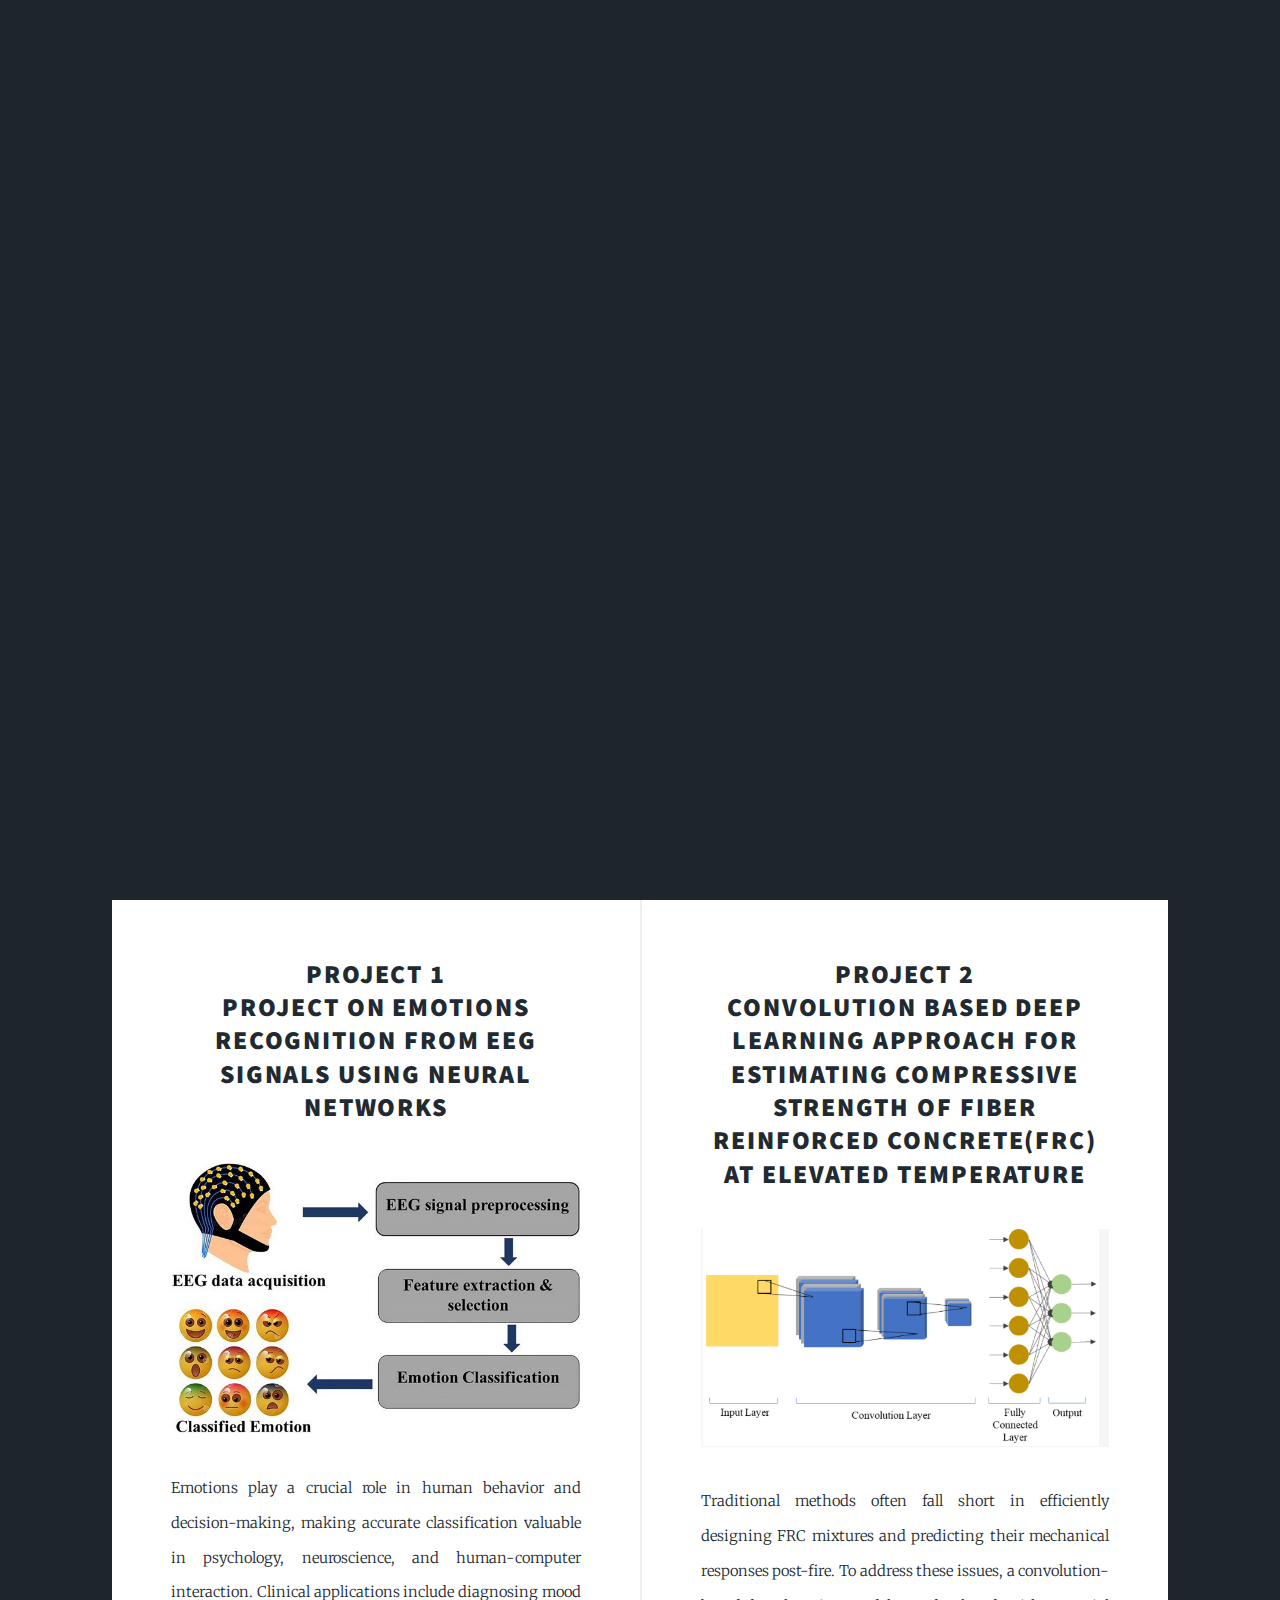
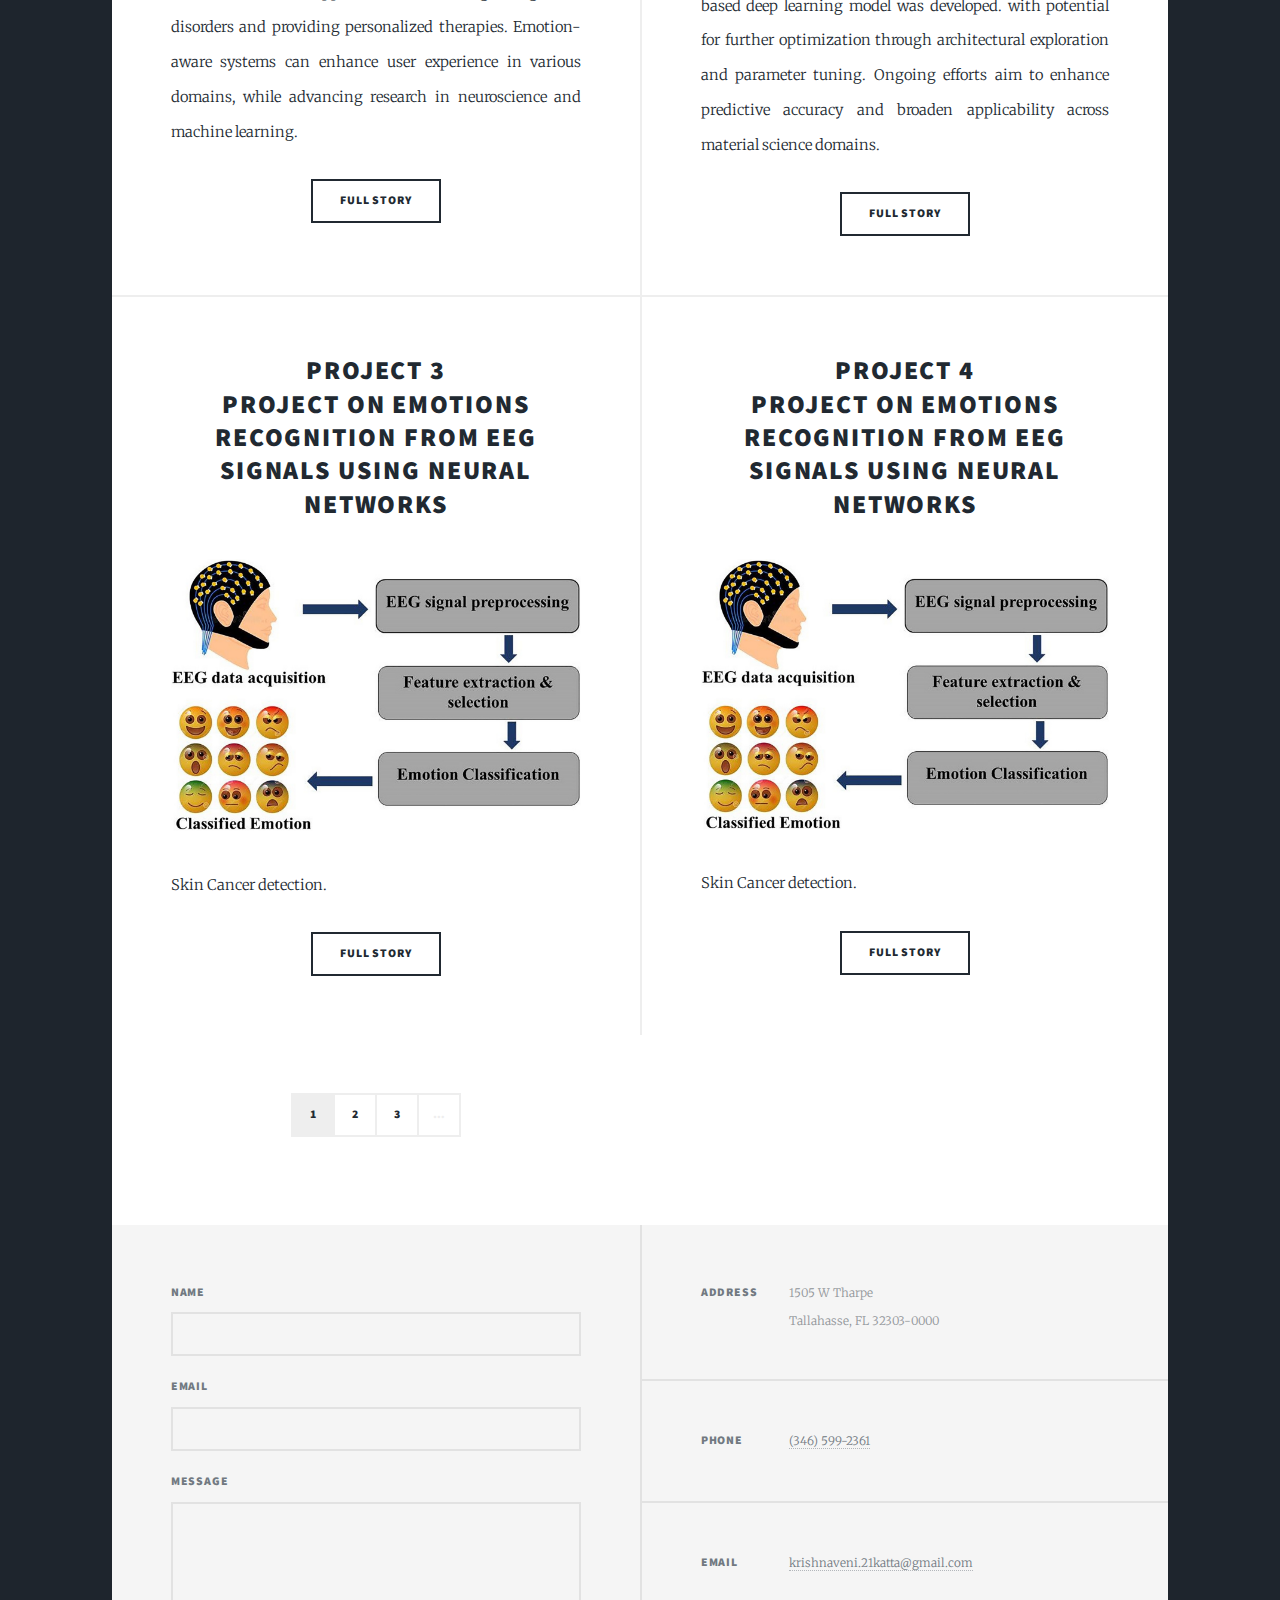
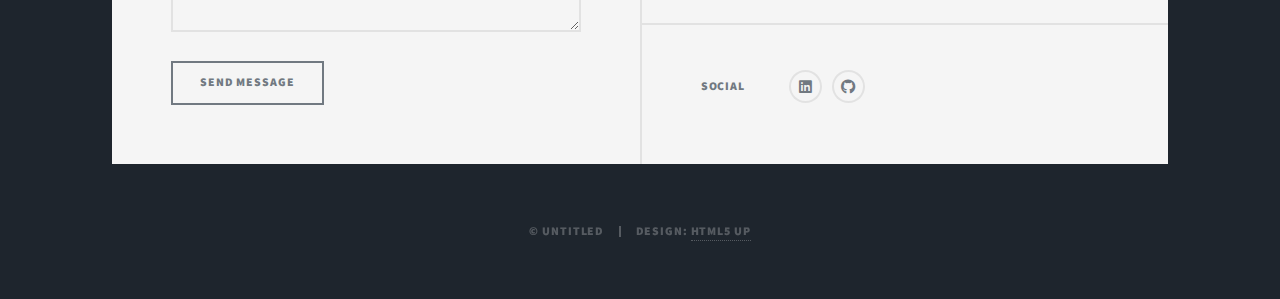
==== commit 344f34b5: "Update index.html" ====
--- a/index.html
+++ b/index.html
@@ -60,7 +60,7 @@
 										<h2><a href="#">Project 1<br />
 											Project on Emotions Recognition from EEG Signals using Neural networks</a></h2>
 									</header>
-									<a href="#" class="image fit"><img src="images/cnn_lstm_models.png" alt="" /></a>
+									<a href="#" class="image fit"><img src="images/emotions.png" alt="" /></a>
 									<p>Emotions play a crucial role in human behavior and decision-making, making accurate classification valuable in psychology, neuroscience, and human-computer interaction.
 									   Clinical applications include diagnosing mood disorders and providing personalized therapies. 
 									   Emotion-aware systems can enhance user experience in various domains, while advancing research in neuroscience and machine learning.
@@ -79,7 +79,7 @@
 										<h2><a href="#">Project 2<br />
 											CONVOLUTION BASED DEEP LEARNING APPROACH FOR ESTIMATING COMPRESSIVE STRENGTH OF FIBER REINFORCED CONCRETE(FRC) AT ELEVATED TEMPERATURE</a></h2>
 									</header>
-									<a href="#" class="image fit"><img src="C:\Users\krish\Downloads\cnn_lstm_models.png" alt="" /></a>
+									<a href="#" class="image fit"><img src="images/cnn_lstm_models.png" alt="" /></a>
 									<p>Traditional methods often fall short in efficiently designing FRC mixtures and predicting their mechanical responses post-fire.
 									 To address these issues, a convolution-based deep learning model was developed. with potential for further optimization through architectural exploration and parameter tuning. Ongoing efforts aim to enhance predictive accuracy and broaden applicability across material science domains.</p>
 									<ul class="actions special">
@@ -97,7 +97,7 @@
 										<h2><a href="#">Project 3<br />
 											Project on Emotions Recognition from EEG Signals using Neural networks</a></h2>
 									</header>
-									<a href="#" class="image fit"><img src="C:\Users\krish\Downloads\emotions.png" alt="" /></a>
+									<a href="#" class="image fit"><img src="images/emotions.png" alt="" /></a>
 									<p>Skin Cancer detection.</p>
 									<ul class="actions special">
 										<!-- Add your GitHub link here -->
@@ -114,7 +114,7 @@
 										<h2><a href="#">Project 4<br />
 											Project on Emotions Recognition from EEG Signals using Neural networks</a></h2>
 									</header>
-									<a href="#" class="image fit"><img src="C:\Users\krish\Downloads\emotions.png" alt="" /></a>
+									<a href="#" class="image fit"><img src="images/emotions.png" alt="" /></a>
 									<p>Skin Cancer detection.</p>
 									<ul class="actions special">
 										<!-- Add your GitHub link here -->
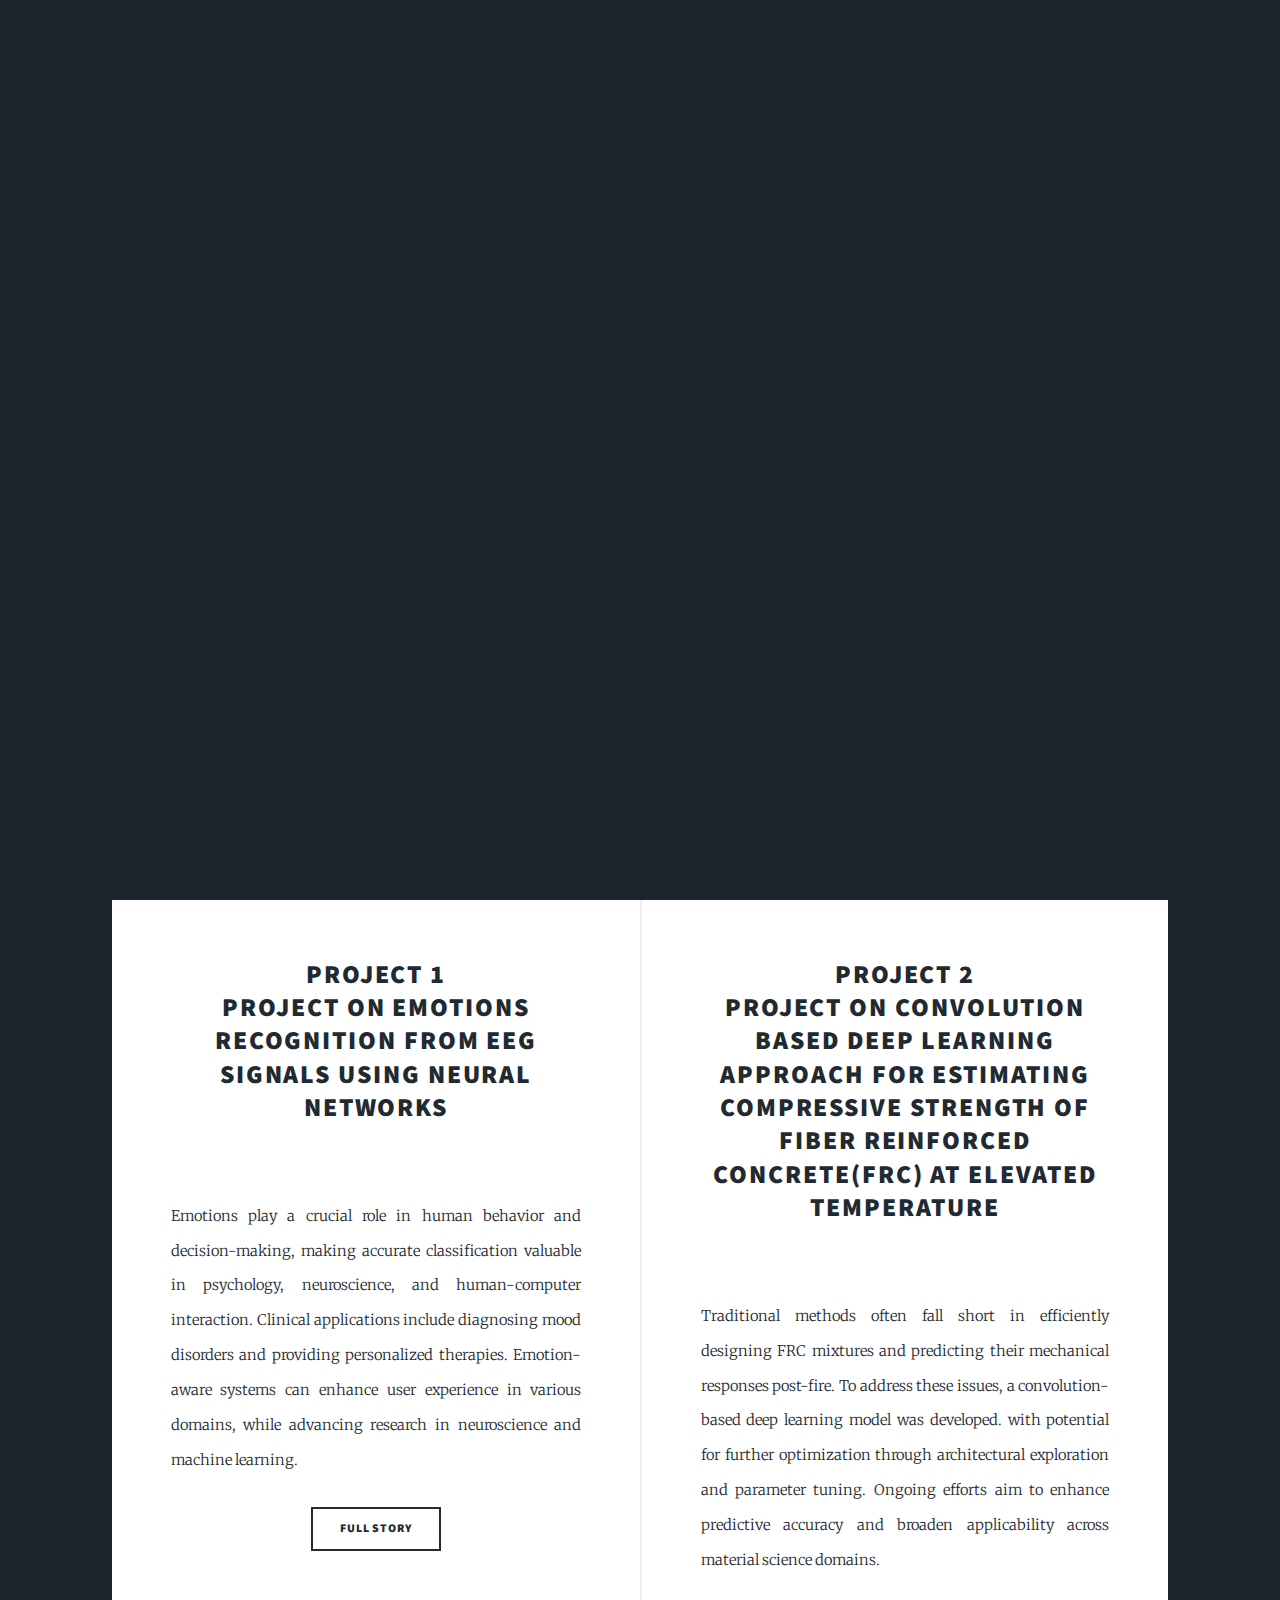
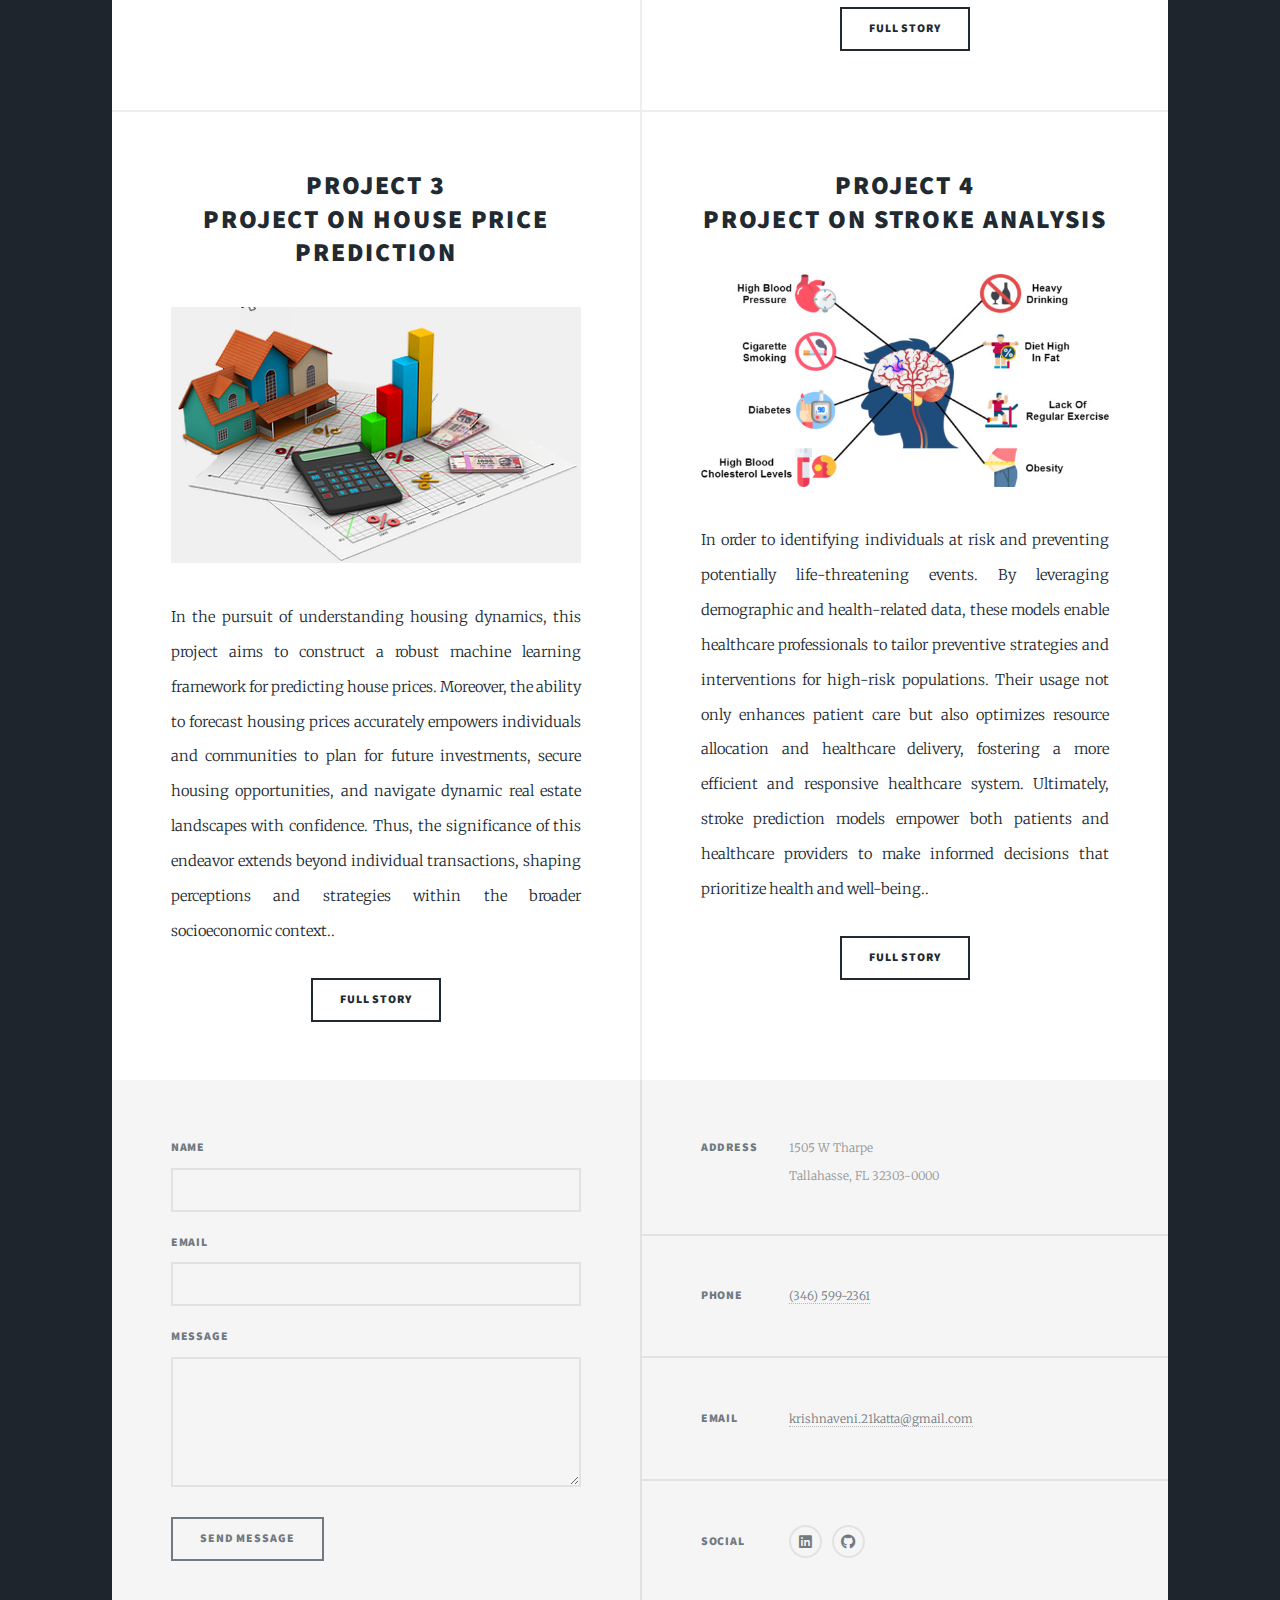
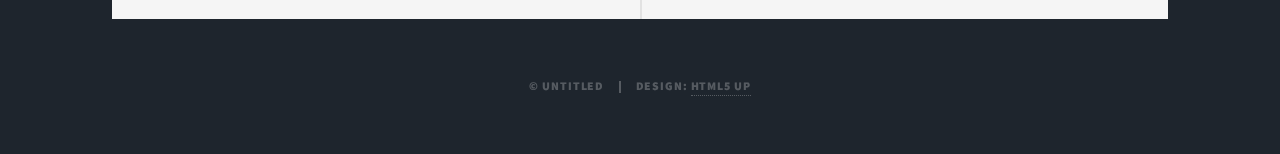
==== commit f39aa976: "Update index.html" ====
--- a/index.html
+++ b/index.html
@@ -37,7 +37,8 @@
 					<nav id="nav">
 						<ul class="links">
 							<li class="active"><a href="index.html">Projects</a></li>
-							<li><a href="generic.html">Resume</a></li>
+						
+							<li><a href="work.html">Resume</a></li>
 						
 						</ul>
 						<ul class="icons">
@@ -77,7 +78,7 @@
 									<header>
 										
 										<h2><a href="#">Project 2<br />
-											CONVOLUTION BASED DEEP LEARNING APPROACH FOR ESTIMATING COMPRESSIVE STRENGTH OF FIBER REINFORCED CONCRETE(FRC) AT ELEVATED TEMPERATURE</a></h2>
+											Project on convolution based deep learning approach for estimating compressive strength of fiber reinforced concrete(FRC) at elevated temperature</a></h2>
 									</header>
 									<a href="#" class="image fit"><img src="images/cnn_lstm_models.png" alt="" /></a>
 									<p>Traditional methods often fall short in efficiently designing FRC mixtures and predicting their mechanical responses post-fire.
@@ -95,13 +96,15 @@
 									<header>
 										
 										<h2><a href="#">Project 3<br />
-											Project on Emotions Recognition from EEG Signals using Neural networks</a></h2>
-									</header>
-									<a href="#" class="image fit"><img src="images/emotions.png" alt="" /></a>
-									<p>Skin Cancer detection.</p>
-									<ul class="actions special">
-										<!-- Add your GitHub link here -->
-										<li><a href="https://github.com/krishnavenika/Project-on-Emotions-Recognition-from-EEG-Signals-using-Neural-networks" class="button">Full Story</a></li>
+											Project on House Price Prediction</a></h2>
+									</header>
+									<a href="#" class="image fit"><img src="images/house.png" alt="" /></a>
+									<p>In the pursuit of understanding housing dynamics, this project aims to construct a robust machine learning framework for predicting house prices. 
+									Moreover, the ability to forecast housing prices accurately empowers individuals and communities to plan for future investments, secure housing opportunities, and navigate dynamic real estate landscapes with confidence.
+									Thus, the significance of this endeavor extends beyond individual transactions, shaping perceptions and strategies within the broader socioeconomic context..</p>
+									<ul class="actions special">
+										<!-- Add your GitHub link here -->
+										<li><a href="https://github.com/krishnavenika/Project_on_House_Price_Prediction" class="button">Full Story</a></li>
 										<!-- Replace the above link with your actual GitHub repository URL -->
 									
 									</ul>
@@ -112,28 +115,21 @@
 									<header>
 										
 										<h2><a href="#">Project 4<br />
-											Project on Emotions Recognition from EEG Signals using Neural networks</a></h2>
-									</header>
-									<a href="#" class="image fit"><img src="images/emotions.png" alt="" /></a>
-									<p>Skin Cancer detection.</p>
-									<ul class="actions special">
-										<!-- Add your GitHub link here -->
-										<li><a href="https://github.com/krishnavenika/Project-on-Emotions-Recognition-from-EEG-Signals-using-Neural-networks" class="button">Full Story</a></li>
-										<!-- Replace the above link with your actual GitHub repository URL -->
-									
-									</ul>
-								</article>
-						<!-- Footer -->
-							<footer>
-								<div class="pagination">
-									<!--<a href="#" class="previous">Prev</a>-->
-									<a href="#" class="page active">1</a>
-									<a href="#" class="page">2</a>
-									<a href="#" class="page">3</a>
-									<span class="extra">&hellip;</span>
-									
-								</div>
-							</footer>
+											Project on Stroke Analysis</a></h2>
+									</header>
+									<a href="#" class="image fit"><img src="images/stroke.jpg" alt="" /></a>
+									<p> In order to identifying individuals at risk and preventing potentially life-threatening events. 
+									By leveraging demographic and health-related data, these models enable healthcare professionals to tailor preventive strategies and interventions for high-risk populations.
+									Their usage not only enhances patient care but also optimizes resource allocation and healthcare delivery, fostering a more efficient and responsive healthcare system. 
+									Ultimately, stroke prediction models empower both patients and healthcare providers to make informed decisions that prioritize health and well-being..</p>
+									<ul class="actions special">
+										<!-- Add your GitHub link here -->
+										<li><a href=" https://github.com/krishnavenika/Project_on_Stroke_analysis" class="button">Full Story</a></li>
+										<!-- Replace the above link with your actual GitHub repository URL -->
+									
+									</ul>
+								</article>
+						
 
 					</div>
 
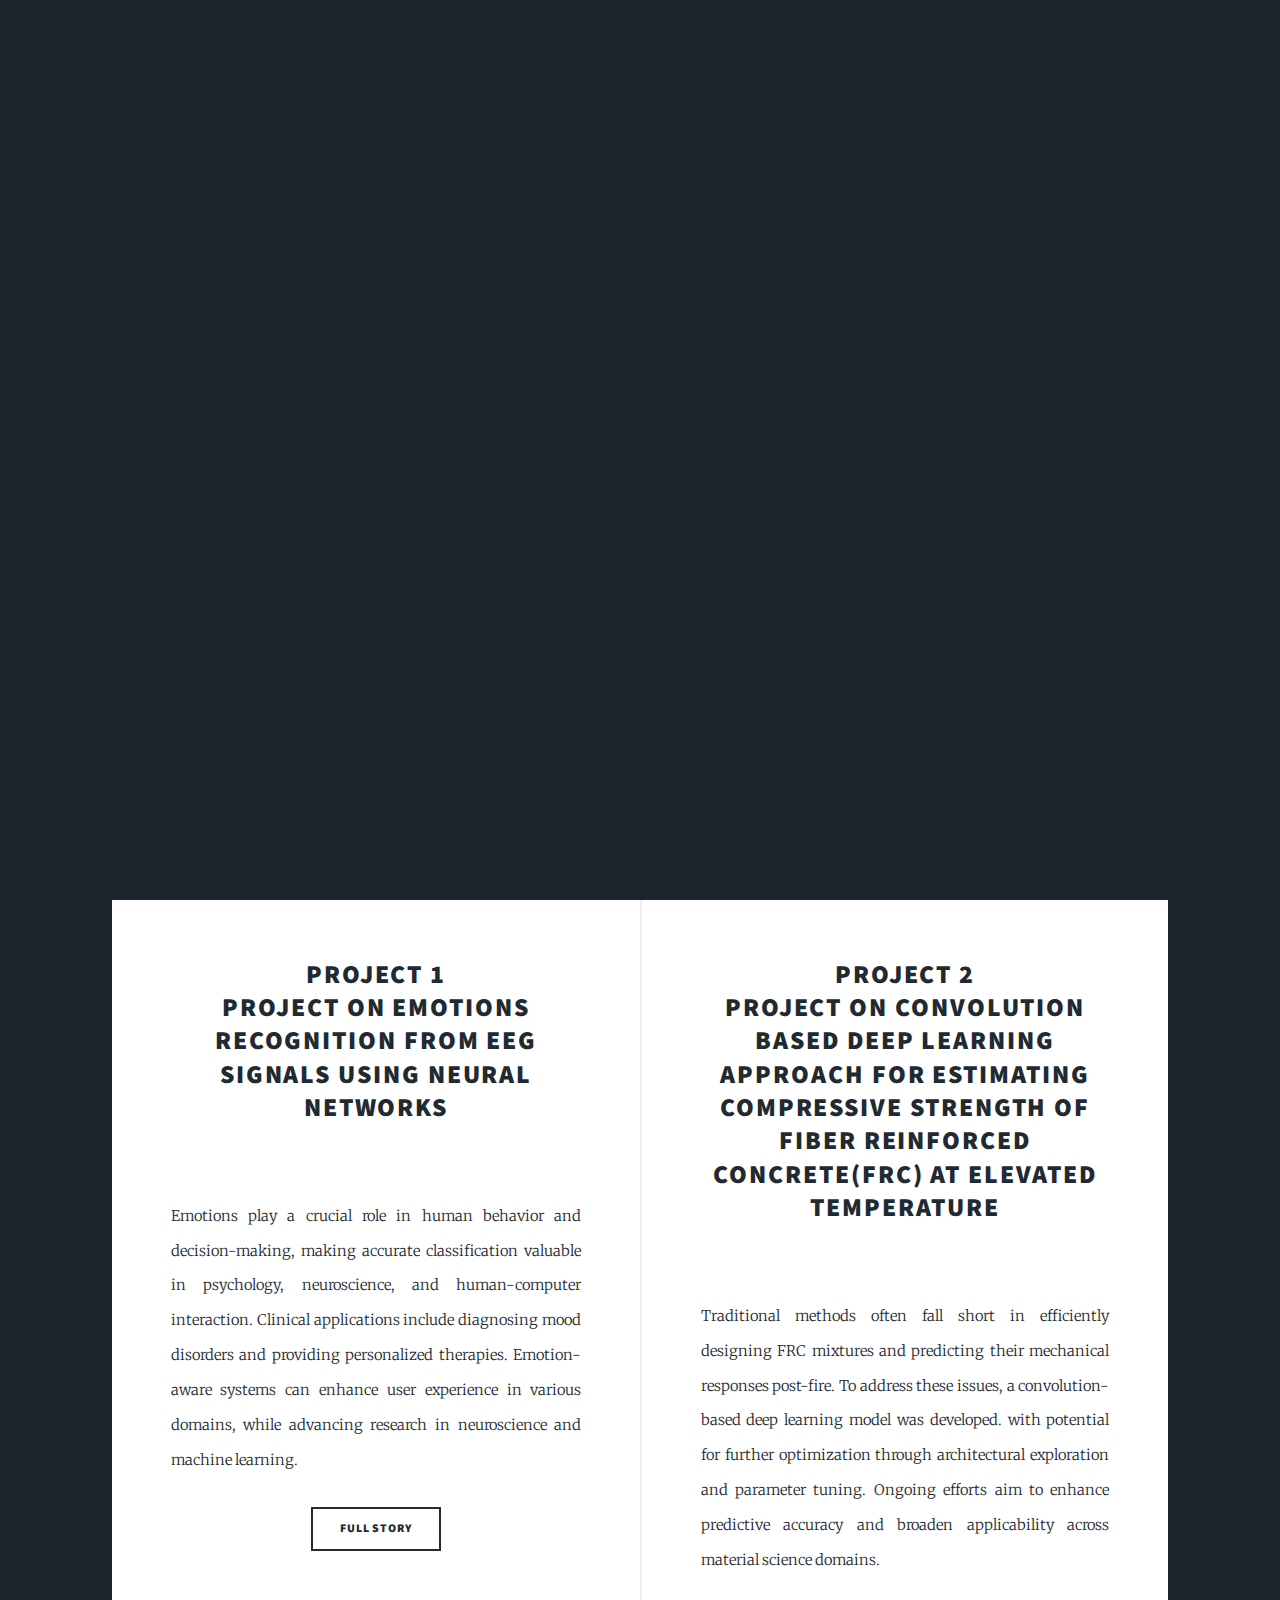
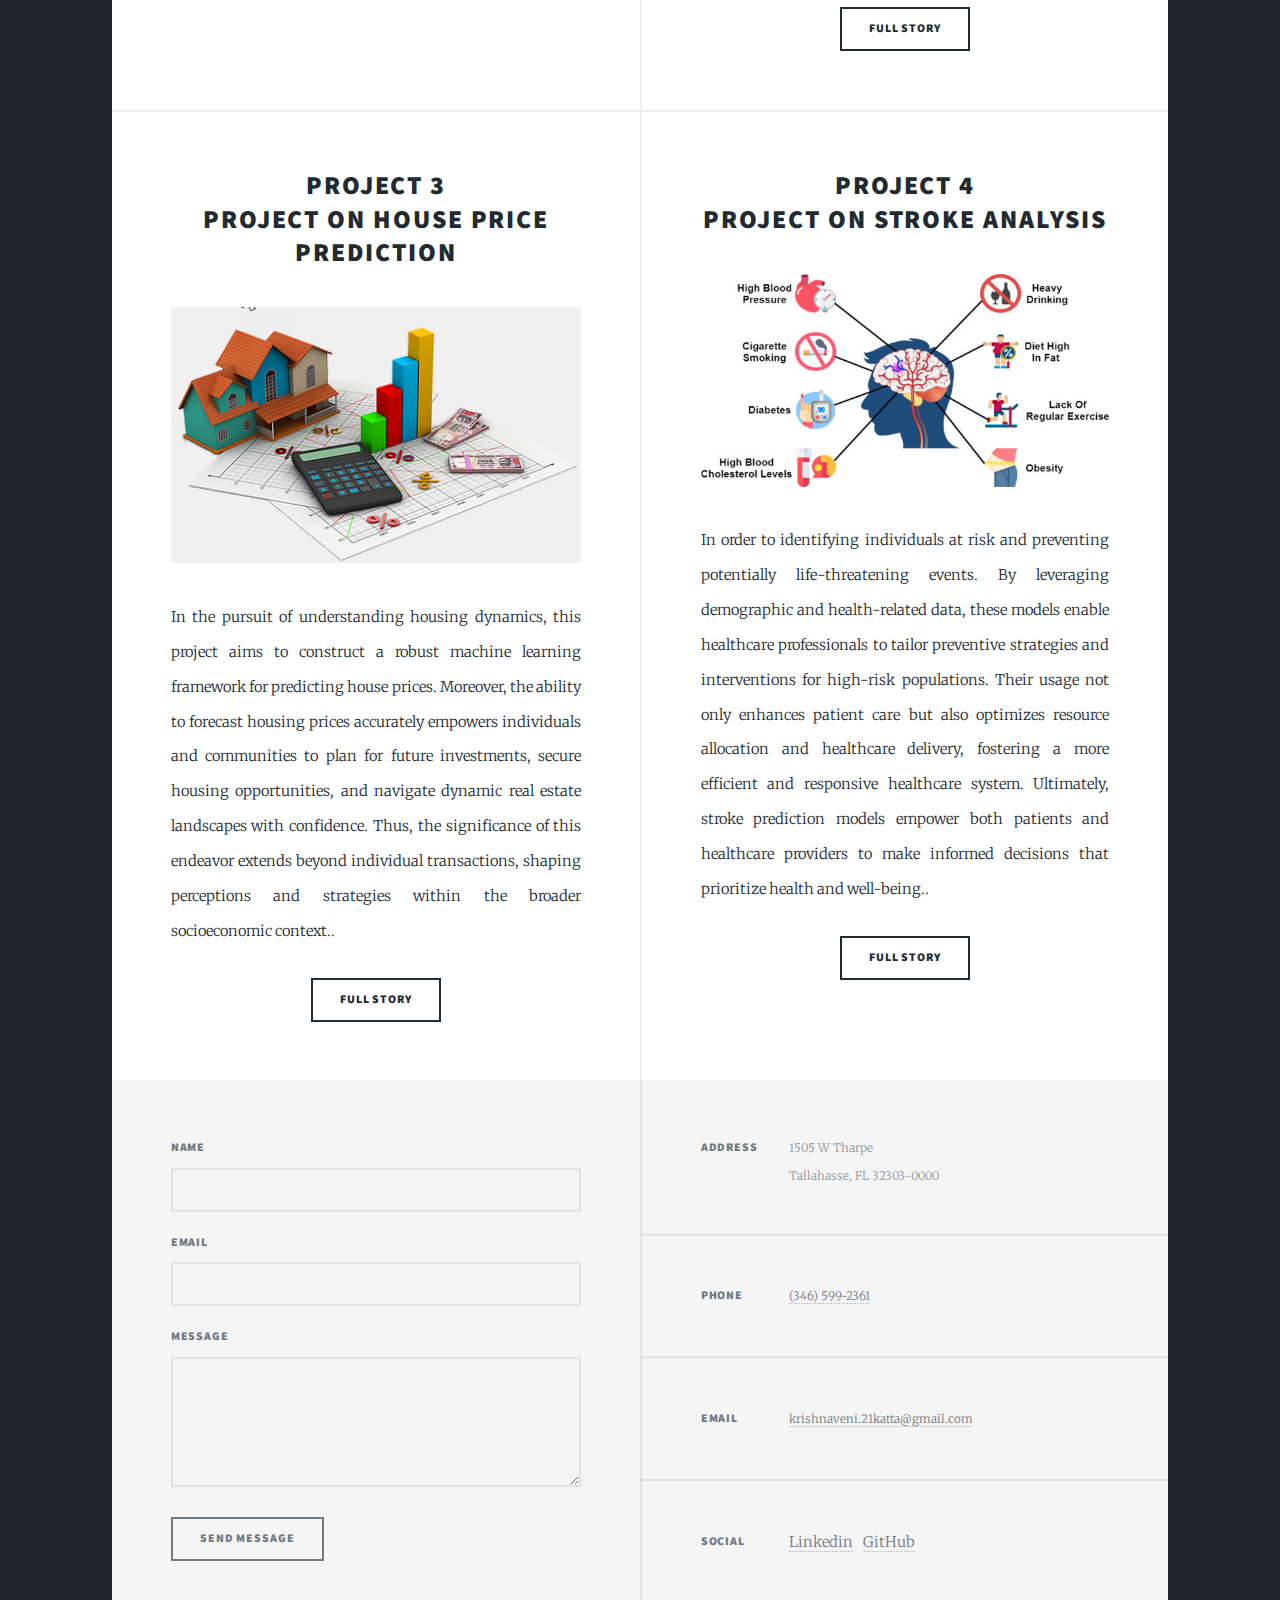
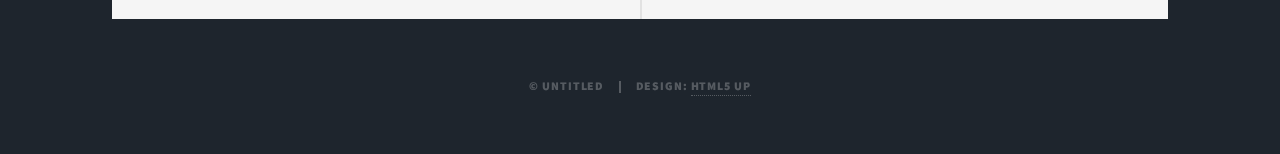
==== commit cbbc1dba: "Update index.html" ====
--- a/index.html
+++ b/index.html
@@ -39,13 +39,22 @@
 							<li class="active"><a href="index.html">Projects</a></li>
 						
 							<li><a href="work.html">Resume</a></li>
+							
+        </ul>
+							<!DOCTYPE html>
+
+							
 						
 						</ul>
 						<ul class="icons">
-							<li><a href="#" class="icon brands fa-linkedin"><span class="label">Instagram</span></a></li>
-							<li><a href="#" class="icon brands fa-github"><span class="label">GitHub</span></a></li>
+							<li><a href="#" class="https://www.linkedin.com/in/krishnaveni-katta"><span class="label">Instagram</span></a></li>
+							<li><a href="#" class="https://github.com/krishnavenika"><span class="label">GitHub</span></a></li>
 						</ul>
 					</nav>
+
+				
+
+				
 
 				<!-- Main -->
 				<div id="main">
@@ -174,8 +183,8 @@
 								<h3>Social</h3>
 								<ul class="icons alt">
 						
-									<li><a href="#" class="icon brands alt fa-linkedin"><span class="label">Linkedin</span></a></li>
-									<li><a href="#" class="icon brands alt fa-github"><span class="label">GitHub</span></a></li>
+									<li><a href="#" class="https://www.linkedin.com/in/krishnaveni-katta"><span class="label">Linkedin</span></a></li>
+									<li><a href="#" class="https://github.com/krishnavenika"><span class="label">GitHub</span></a></li>
 								</ul>
 							</section>
 						</section>
